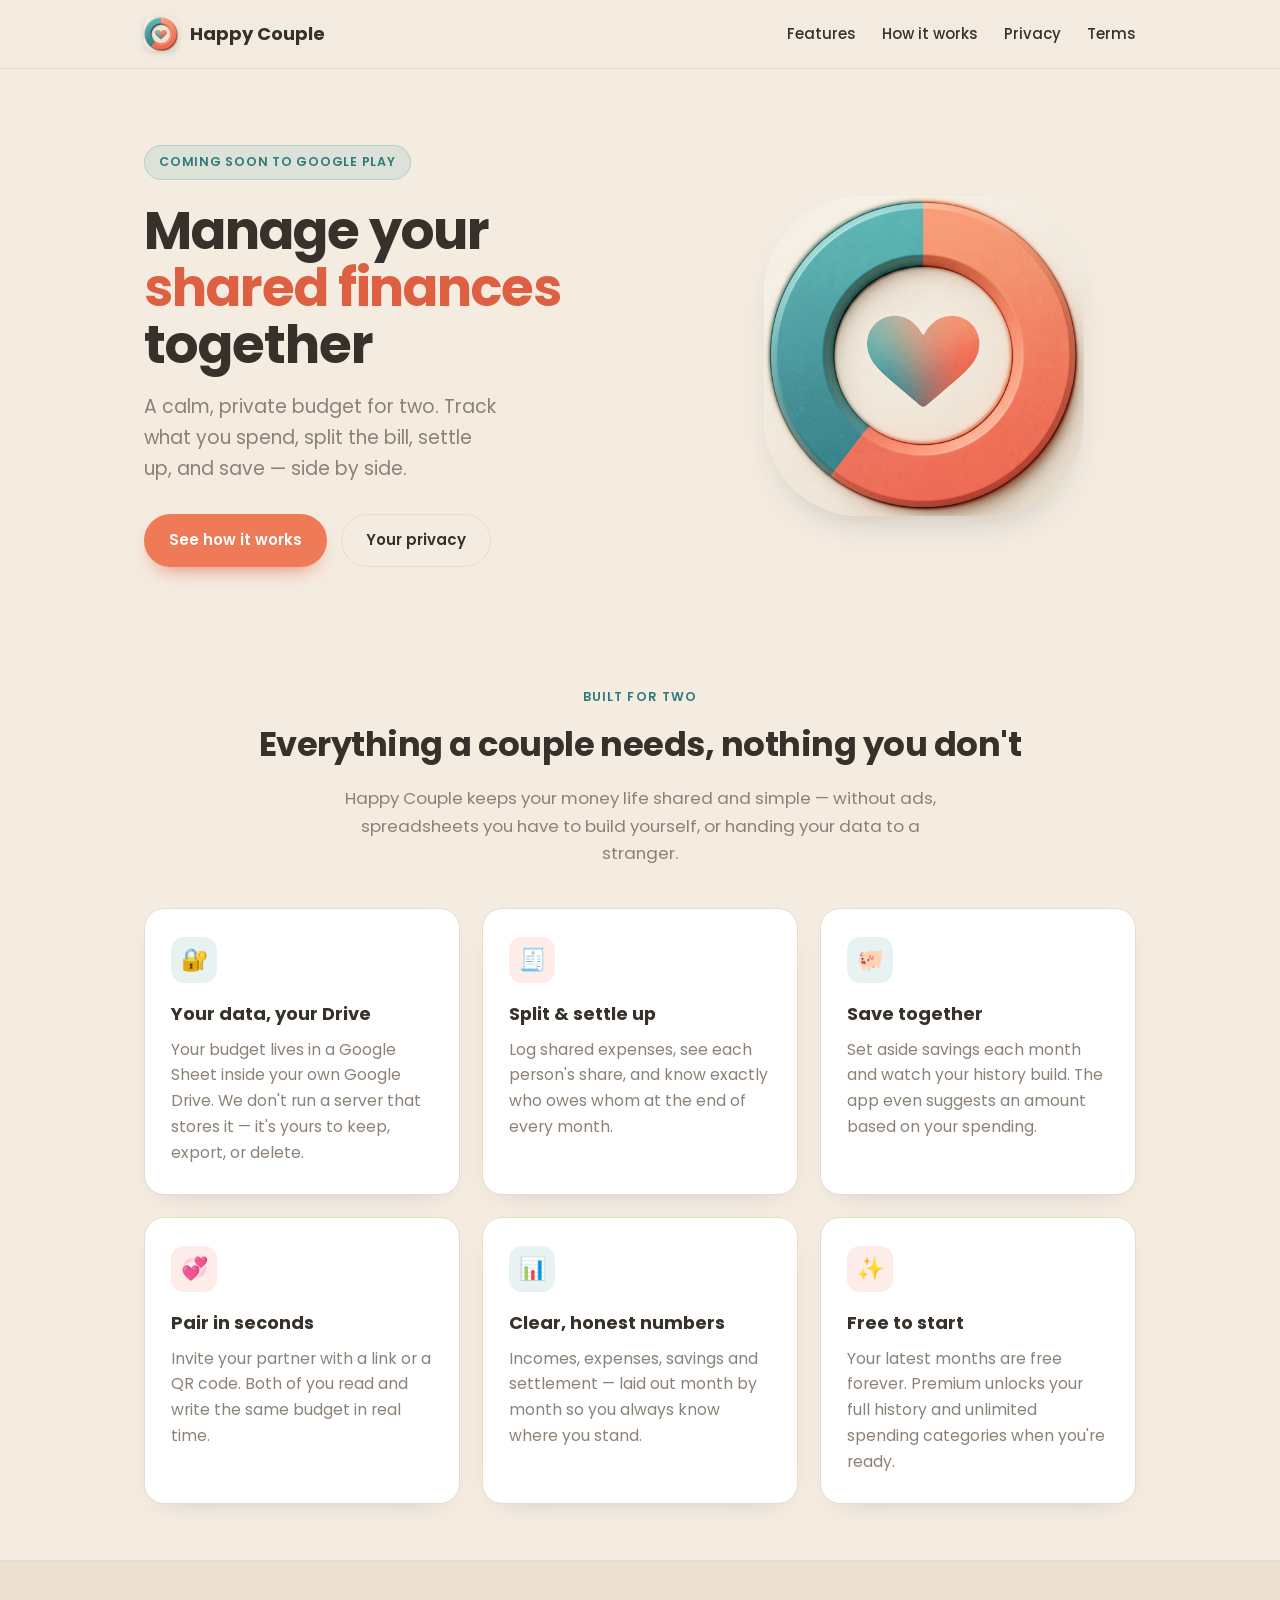
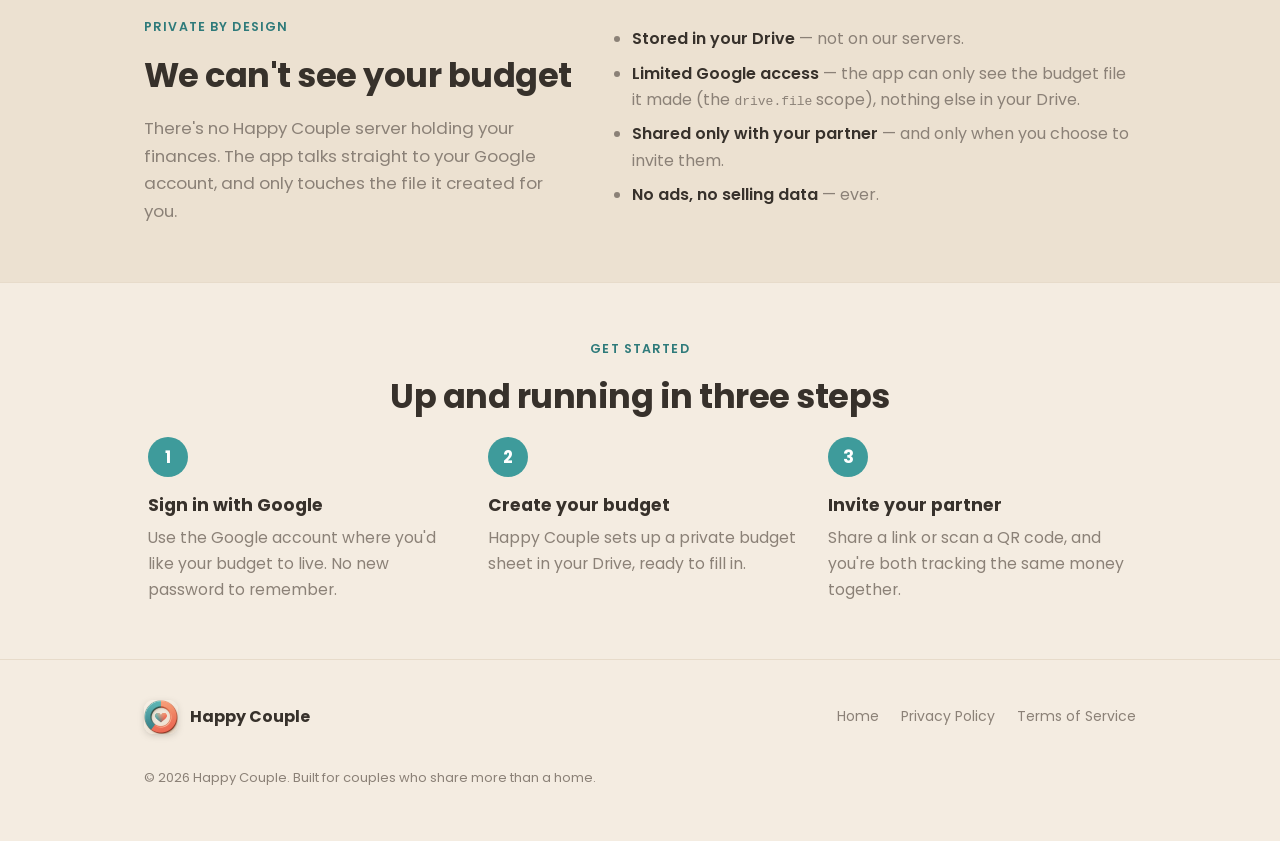
==== index.html @ 87e17d97 "Add homepage, privacy policy, and terms pages Static site for the Happy Couple app: a warm cream/tea" ====
<!DOCTYPE html>
<html lang="en">
<head>
  <meta charset="UTF-8" />
  <meta name="viewport" content="width=device-width, initial-scale=1.0" />
  <title>Happy Couple — Manage your shared finances together</title>
  <meta name="description" content="Happy Couple is a simple, private budgeting app for two. Track shared expenses, split and settle up, and save together — your data stays in your own Google Drive." />
  <link rel="icon" href="favicon.png" type="image/png" />
  <meta property="og:title" content="Happy Couple" />
  <meta property="og:description" content="A simple, private budgeting app for two. Your data stays in your own Google Drive." />
  <meta property="og:type" content="website" />
  <link rel="preconnect" href="https://fonts.googleapis.com" />
  <link rel="preconnect" href="https://fonts.gstatic.com" crossorigin />
  <link href="https://fonts.googleapis.com/css2?family=Poppins:wght@400;500;600;700&display=swap" rel="stylesheet" />
  <link rel="stylesheet" href="styles.css" />
</head>
<body>
  <header class="topbar">
    <div class="wrap">
      <a class="brand" href="index.html">
        <img src="icon.png" alt="Happy Couple icon" />
        <span>Happy Couple</span>
      </a>
      <nav class="nav">
        <a href="#features" class="hide-sm">Features</a>
        <a href="#how" class="hide-sm">How it works</a>
        <a href="privacy.html">Privacy</a>
        <a href="terms.html">Terms</a>
      </nav>
    </div>
  </header>

  <main>
    <!-- Hero -->
    <section class="hero">
      <div class="wrap">
        <div class="hero-copy">
          <span class="pill">Coming soon to Google Play</span>
          <h1>Manage your <span class="accent">shared finances</span> together</h1>
          <p class="lede">A calm, private budget for two. Track what you spend, split the bill, settle up, and save — side by side.</p>
          <div class="cta-row">
            <a class="btn btn-primary" href="#how">See how it works</a>
            <a class="btn btn-ghost" href="privacy.html">Your privacy</a>
          </div>
        </div>
        <div class="hero-art">
          <img src="icon.png" alt="The Happy Couple app icon: a teal and coral budget ring around a two-tone heart" />
        </div>
      </div>
    </section>

    <!-- Features -->
    <section id="features">
      <div class="wrap center">
        <p class="eyebrow">Built for two</p>
        <h2 class="section-title">Everything a couple needs, nothing you don't</h2>
        <p class="section-intro">Happy Couple keeps your money life shared and simple — without ads, spreadsheets you have to build yourself, or handing your data to a stranger.</p>
      </div>
      <div class="wrap">
        <div class="grid">
          <div class="card">
            <div class="ic">🔐</div>
            <h3>Your data, your Drive</h3>
            <p>Your budget lives in a Google Sheet inside your own Google Drive. We don't run a server that stores it — it's yours to keep, export, or delete.</p>
          </div>
          <div class="card">
            <div class="ic">🧾</div>
            <h3>Split &amp; settle up</h3>
            <p>Log shared expenses, see each person's share, and know exactly who owes whom at the end of every month.</p>
          </div>
          <div class="card">
            <div class="ic">🐖</div>
            <h3>Save together</h3>
            <p>Set aside savings each month and watch your history build. The app even suggests an amount based on your spending.</p>
          </div>
          <div class="card">
            <div class="ic">💞</div>
            <h3>Pair in seconds</h3>
            <p>Invite your partner with a link or a QR code. Both of you read and write the same budget in real time.</p>
          </div>
          <div class="card">
            <div class="ic">📊</div>
            <h3>Clear, honest numbers</h3>
            <p>Incomes, expenses, savings and settlement — laid out month by month so you always know where you stand.</p>
          </div>
          <div class="card">
            <div class="ic">✨</div>
            <h3>Free to start</h3>
            <p>Your latest months are free forever. Premium unlocks your full history and unlimited spending categories when you're ready.</p>
          </div>
        </div>
      </div>
    </section>

    <!-- Privacy band -->
    <section class="band">
      <div class="wrap">
        <div class="inner">
          <div>
            <p class="eyebrow">Private by design</p>
            <h2 class="section-title">We can't see your budget</h2>
            <p class="section-intro" style="margin-bottom:0">There's no Happy Couple server holding your finances. The app talks straight to your Google account, and only touches the file it created for you.</p>
          </div>
          <ul>
            <li><strong>Stored in your Drive</strong> — not on our servers.</li>
            <li><strong>Limited Google access</strong> — the app can only see the budget file it made (the <code>drive.file</code> scope), nothing else in your Drive.</li>
            <li><strong>Shared only with your partner</strong> — and only when you choose to invite them.</li>
            <li><strong>No ads, no selling data</strong> — ever.</li>
          </ul>
        </div>
      </div>
    </section>

    <!-- How it works -->
    <section id="how">
      <div class="wrap center">
        <p class="eyebrow">Get started</p>
        <h2 class="section-title">Up and running in three steps</h2>
      </div>
      <div class="wrap">
        <div class="steps">
          <div class="step">
            <div class="num">1</div>
            <h3>Sign in with Google</h3>
            <p>Use the Google account where you'd like your budget to live. No new password to remember.</p>
          </div>
          <div class="step">
            <div class="num">2</div>
            <h3>Create your budget</h3>
            <p>Happy Couple sets up a private budget sheet in your Drive, ready to fill in.</p>
          </div>
          <div class="step">
            <div class="num">3</div>
            <h3>Invite your partner</h3>
            <p>Share a link or scan a QR code, and you're both tracking the same money together.</p>
          </div>
        </div>
      </div>
    </section>
  </main>

  <footer class="footer">
    <div class="wrap">
      <a class="brand" href="index.html">
        <img src="icon.png" alt="" />
        <span>Happy Couple</span>
      </a>
      <div class="flinks">
        <a href="index.html">Home</a>
        <a href="privacy.html">Privacy Policy</a>
        <a href="terms.html">Terms of Service</a>
      </div>
      <p class="copy">© 2026 Happy Couple. Built for couples who share more than a home.</p>
    </div>
  </footer>
</body>
</html>
---- styles.css ----
/* Happy Couple — shared styles
   Warm, single-theme identity taken from the app: cream ground, teal + coral
   from the budget-ring icon, warm ink for text. */

:root {
  --cream:      #F4ECE1;
  --cream-deep: #ECE1D1;
  --card:       #FFFFFF;
  --teal:       #3E9B9B;
  --teal-deep:  #2E7A7A;
  --coral:      #EE7A57;
  --coral-deep: #DD6042;
  --ink:        #37312B;
  --muted:      #8B8177;
  --line:       #E7DBCA;
  --shadow:     0 18px 40px -24px rgba(55, 49, 43, 0.35);

  --wrap: 1040px;
  --read: 720px;

  --sans: "Poppins", -apple-system, BlinkMacSystemFont, "Segoe UI", Roboto, sans-serif;
}

* { box-sizing: border-box; }

html { scroll-behavior: smooth; }

body {
  margin: 0;
  font-family: var(--sans);
  font-weight: 400;
  color: var(--ink);
  background: var(--cream);
  line-height: 1.65;
  -webkit-font-smoothing: antialiased;
  text-rendering: optimizeLegibility;
}

img { max-width: 100%; display: block; }

a { color: var(--teal-deep); text-decoration: none; }
a:hover { text-decoration: underline; }

:focus-visible { outline: 3px solid var(--teal); outline-offset: 2px; border-radius: 4px; }

.wrap { width: 100%; max-width: var(--wrap); margin: 0 auto; padding: 0 24px; }

/* ---- Top bar ---- */
.topbar {
  position: sticky;
  top: 0;
  z-index: 10;
  background: rgba(244, 236, 225, 0.85);
  backdrop-filter: saturate(1.2) blur(10px);
  border-bottom: 1px solid var(--line);
}
.topbar .wrap {
  display: flex;
  align-items: center;
  justify-content: space-between;
  height: 68px;
  gap: 16px;
}
.brand { display: flex; align-items: center; gap: 12px; font-weight: 700; color: var(--ink); font-size: 18px; }
.brand:hover { text-decoration: none; }
.brand img { width: 34px; height: 34px; border-radius: 9px; box-shadow: 0 2px 8px -3px rgba(55,49,43,.4); }
.nav { display: flex; align-items: center; gap: 26px; }
.nav a { color: var(--ink); font-size: 15px; font-weight: 500; }
.nav a:hover { color: var(--teal-deep); text-decoration: none; }
@media (max-width: 560px) {
  .nav { gap: 18px; }
  .nav a.hide-sm { display: none; }
}

/* ---- Hero ---- */
.hero { padding: 76px 0 64px; }
.hero .wrap { display: grid; grid-template-columns: 1.1fr 0.9fr; gap: 48px; align-items: center; }
@media (max-width: 820px) {
  .hero { padding: 52px 0 44px; }
  .hero .wrap { grid-template-columns: 1fr; text-align: center; gap: 32px; }
  .hero-art { order: -1; }
}

.pill {
  display: inline-block;
  font-size: 12.5px;
  font-weight: 600;
  letter-spacing: 0.06em;
  text-transform: uppercase;
  color: var(--teal-deep);
  background: rgba(62, 155, 155, 0.12);
  border: 1px solid rgba(62, 155, 155, 0.25);
  padding: 6px 14px;
  border-radius: 999px;
  margin-bottom: 22px;
}

.hero h1 {
  font-size: clamp(2.1rem, 5vw, 3.3rem);
  font-weight: 700;
  line-height: 1.08;
  letter-spacing: -0.02em;
  margin: 0 0 18px;
  text-wrap: balance;
}
.hero h1 .accent { color: var(--coral-deep); }
.hero .lede { font-size: 1.18rem; color: var(--muted); margin: 0 0 30px; max-width: 30ch; }
@media (max-width: 820px) { .hero .lede { margin-left: auto; margin-right: auto; } }

.hero-art { display: flex; justify-content: center; }
.hero-art img {
  width: min(320px, 78%);
  border-radius: 30%;
  box-shadow: var(--shadow);
}

.cta-row { display: flex; gap: 14px; flex-wrap: wrap; }
@media (max-width: 820px) { .cta-row { justify-content: center; } }

.btn {
  display: inline-flex; align-items: center; gap: 8px;
  font-family: var(--sans); font-weight: 600; font-size: 15px;
  padding: 13px 24px; border-radius: 999px;
  border: 1px solid transparent; cursor: pointer;
}
.btn-primary { background: var(--coral); color: #fff; box-shadow: 0 10px 22px -12px var(--coral-deep); }
.btn-primary:hover { background: var(--coral-deep); text-decoration: none; }
.btn-ghost { background: transparent; color: var(--ink); border-color: var(--line); }
.btn-ghost:hover { border-color: var(--teal); color: var(--teal-deep); text-decoration: none; }

/* ---- Section scaffolding ---- */
section { padding: 56px 0; }
.eyebrow {
  font-size: 12.5px; font-weight: 600; letter-spacing: 0.09em;
  text-transform: uppercase; color: var(--teal-deep); margin: 0 0 10px;
}
.section-title { font-size: clamp(1.6rem, 3.2vw, 2.1rem); font-weight: 700; letter-spacing: -0.015em; margin: 0 0 12px; text-wrap: balance; }
.section-intro { color: var(--muted); max-width: 56ch; margin: 0 0 40px; font-size: 1.05rem; }
.center { text-align: center; }
.center .section-intro { margin-left: auto; margin-right: auto; }

/* ---- Feature grid ---- */
.grid { display: grid; grid-template-columns: repeat(3, 1fr); gap: 22px; }
@media (max-width: 900px) { .grid { grid-template-columns: repeat(2, 1fr); } }
@media (max-width: 600px) { .grid { grid-template-columns: 1fr; } }

.card {
  background: var(--card);
  border: 1px solid var(--line);
  border-radius: 20px;
  padding: 28px 26px;
  box-shadow: 0 10px 28px -22px rgba(55,49,43,.4);
}
.card .ic {
  width: 46px; height: 46px; border-radius: 13px;
  display: grid; place-items: center; font-size: 22px;
  margin-bottom: 16px;
  background: rgba(62,155,155,0.12);
}
.card:nth-child(even) .ic { background: rgba(238,122,87,0.14); }
.card h3 { font-size: 1.12rem; font-weight: 700; margin: 0 0 8px; }
.card p { margin: 0; color: var(--muted); font-size: 0.98rem; }

/* ---- Steps ---- */
.steps { display: grid; grid-template-columns: repeat(3, 1fr); gap: 28px; counter-reset: step; }
@media (max-width: 720px) { .steps { grid-template-columns: 1fr; } }
.step { position: relative; padding-left: 4px; }
.step .num {
  display: inline-grid; place-items: center;
  width: 40px; height: 40px; border-radius: 50%;
  background: var(--teal); color: #fff; font-weight: 700; font-size: 17px;
  margin-bottom: 14px;
}
.step h3 { font-size: 1.08rem; font-weight: 700; margin: 0 0 6px; }
.step p { margin: 0; color: var(--muted); font-size: 0.98rem; }

/* ---- Band (privacy highlight) ---- */
.band { background: var(--cream-deep); border-top: 1px solid var(--line); border-bottom: 1px solid var(--line); }
.band .inner { display: grid; grid-template-columns: 0.9fr 1.1fr; gap: 40px; align-items: center; }
@media (max-width: 780px) { .band .inner { grid-template-columns: 1fr; } }
.band ul { margin: 0; padding-left: 20px; color: var(--muted); }
.band li { margin-bottom: 8px; }
.band li strong { color: var(--ink); font-weight: 600; }

/* ---- Footer ---- */
.footer { border-top: 1px solid var(--line); padding: 40px 0; background: var(--cream); }
.footer .wrap { display: flex; align-items: center; justify-content: space-between; gap: 20px; flex-wrap: wrap; }
.footer .brand { font-size: 16px; }
.footer .flinks { display: flex; gap: 22px; flex-wrap: wrap; }
.footer .flinks a { color: var(--muted); font-size: 14px; }
.footer .flinks a:hover { color: var(--teal-deep); }
.footer .copy { color: var(--muted); font-size: 13px; width: 100%; }

/* ---- Legal (privacy / terms) ---- */
.legal { padding: 56px 0 72px; }
.legal .wrap { max-width: var(--read); }
.legal h1 { font-size: clamp(1.9rem, 4vw, 2.6rem); font-weight: 700; letter-spacing: -0.02em; margin: 0 0 6px; }
.legal .updated { color: var(--muted); font-size: 0.95rem; margin: 0 0 8px; }
.legal .intro { color: var(--ink); font-size: 1.05rem; margin: 20px 0 8px; }
.legal h2 {
  font-size: 1.28rem; font-weight: 700; letter-spacing: -0.01em;
  margin: 40px 0 12px; padding-top: 12px;
}
.legal h3 { font-size: 1.05rem; font-weight: 600; margin: 24px 0 8px; }
.legal p, .legal li { color: #4a433c; }
.legal ul { padding-left: 22px; }
.legal li { margin-bottom: 8px; }
.legal a { font-weight: 500; }
.legal .callout {
  background: var(--card); border: 1px solid var(--line); border-left: 4px solid var(--teal);
  border-radius: 12px; padding: 16px 20px; margin: 22px 0; color: #4a433c;
}
.legal .toc {
  background: var(--card); border: 1px solid var(--line); border-radius: 16px;
  padding: 18px 22px; margin: 28px 0 8px;
}
.legal .toc strong { display: block; font-size: 13px; letter-spacing: 0.06em; text-transform: uppercase; color: var(--teal-deep); margin-bottom: 10px; }
.legal .toc ol { margin: 0; padding-left: 20px; columns: 2; column-gap: 32px; }
@media (max-width: 560px) { .legal .toc ol { columns: 1; } }
.legal .toc li { margin-bottom: 6px; }
.back-home { display: inline-block; margin-bottom: 24px; font-weight: 500; font-size: 14px; }
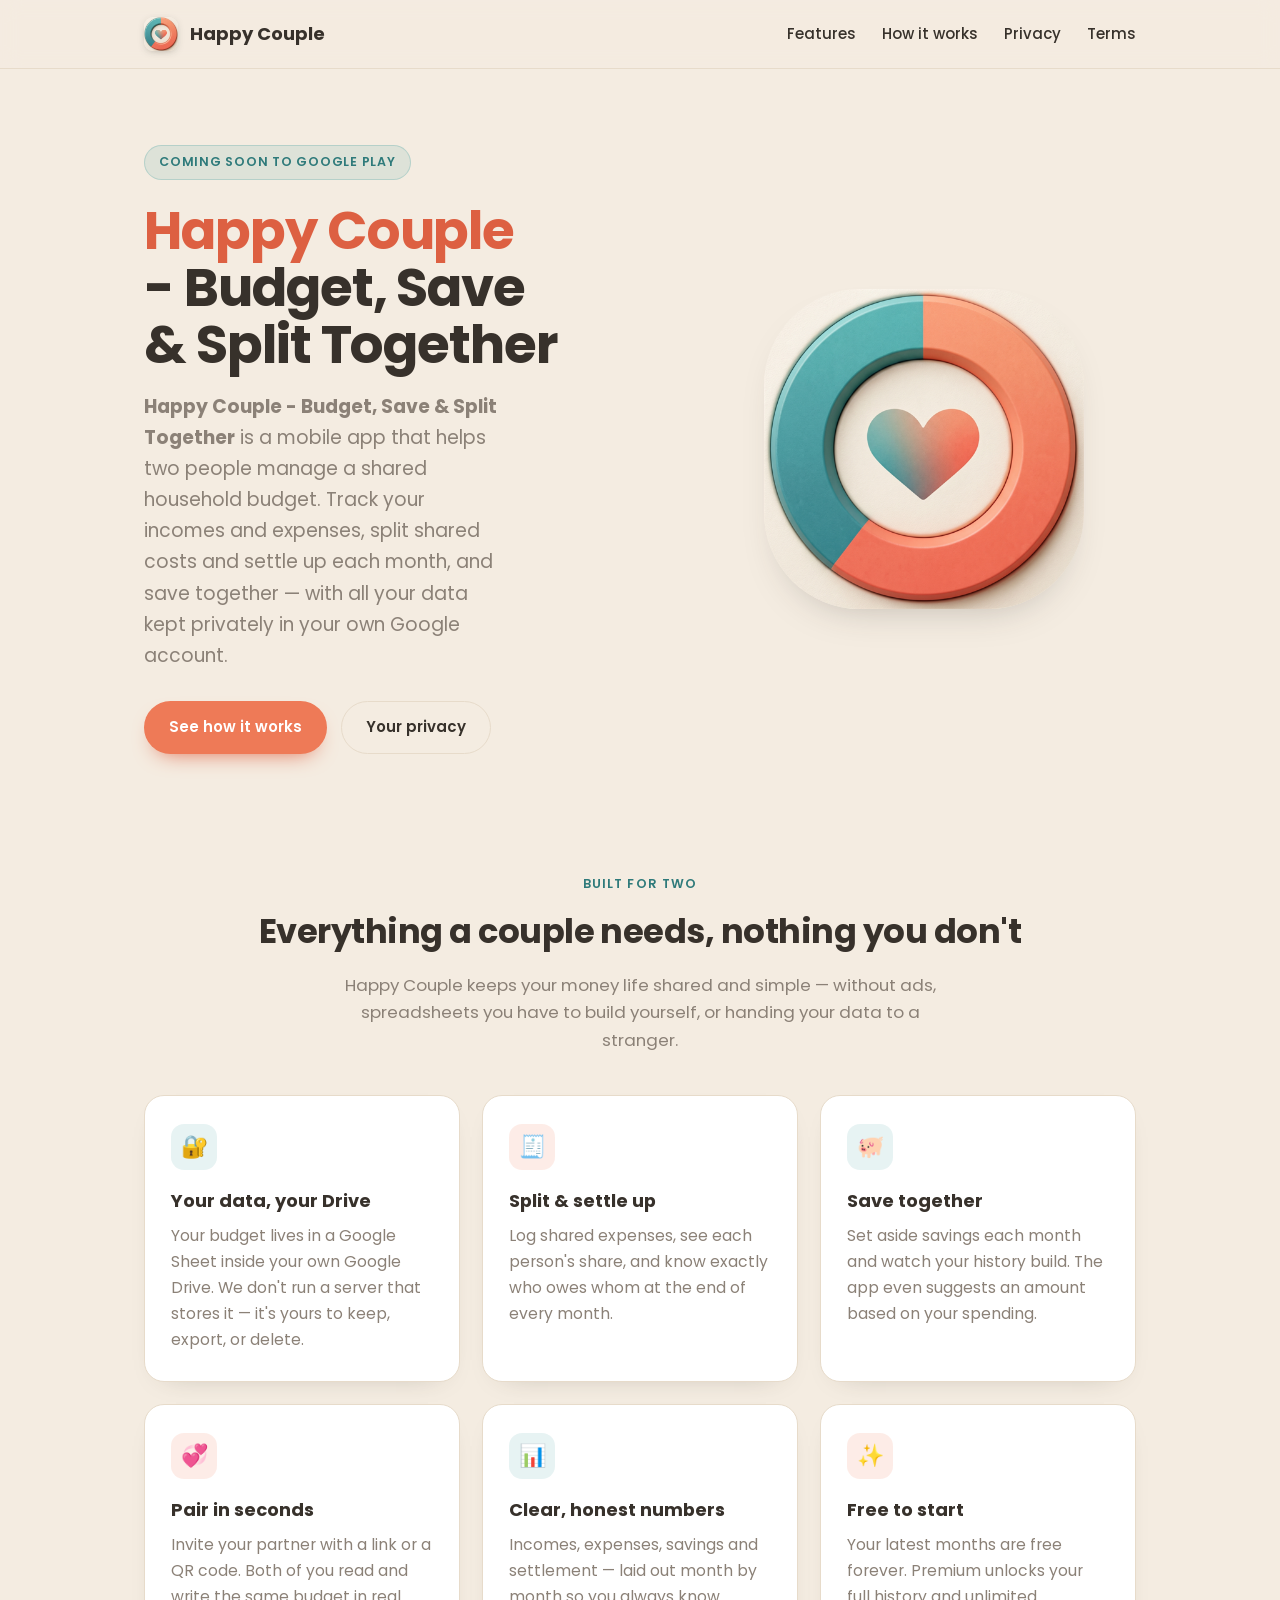
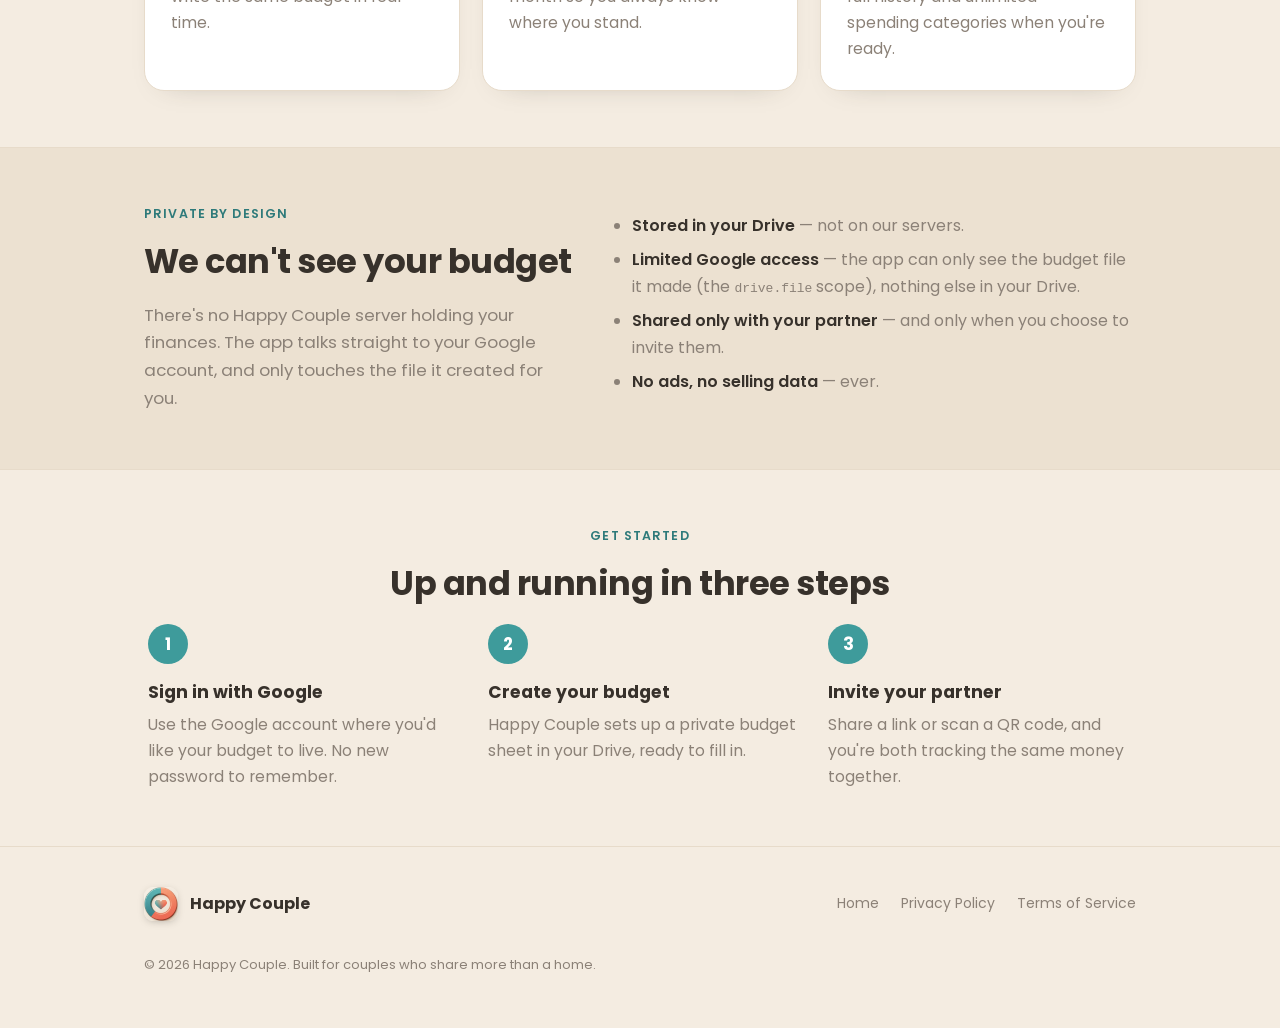
==== commit 10a4e420: "Match OAuth app name and state app purpose on homepage Google OAuth verification requires the homepa" ====
--- a/index.html
+++ b/index.html
@@ -3,8 +3,8 @@
 <head>
   <meta charset="UTF-8" />
   <meta name="viewport" content="width=device-width, initial-scale=1.0" />
-  <title>Happy Couple — Manage your shared finances together</title>
-  <meta name="description" content="Happy Couple is a simple, private budgeting app for two. Track shared expenses, split and settle up, and save together — your data stays in your own Google Drive." />
+  <title>Happy Couple - Budget, Save &amp; Split Together</title>
+  <meta name="description" content="Happy Couple - Budget, Save & Split Together is a private budgeting app for two. Track shared incomes and expenses, split and settle up, and save together — your data stays in your own Google Drive." />
   <link rel="icon" href="favicon.png" type="image/png" />
   <meta property="og:title" content="Happy Couple" />
   <meta property="og:description" content="A simple, private budgeting app for two. Your data stays in your own Google Drive." />
@@ -36,8 +36,8 @@
       <div class="wrap">
         <div class="hero-copy">
           <span class="pill">Coming soon to Google Play</span>
-          <h1>Manage your <span class="accent">shared finances</span> together</h1>
-          <p class="lede">A calm, private budget for two. Track what you spend, split the bill, settle up, and save — side by side.</p>
+          <h1><span class="accent">Happy Couple</span> - Budget, Save &amp; Split Together</h1>
+          <p class="lede"><strong>Happy Couple - Budget, Save &amp; Split Together</strong> is a mobile app that helps two people manage a shared household budget. Track your incomes and expenses, split shared costs and settle up each month, and save together — with all your data kept privately in your own Google account.</p>
           <div class="cta-row">
             <a class="btn btn-primary" href="#how">See how it works</a>
             <a class="btn btn-ghost" href="privacy.html">Your privacy</a>
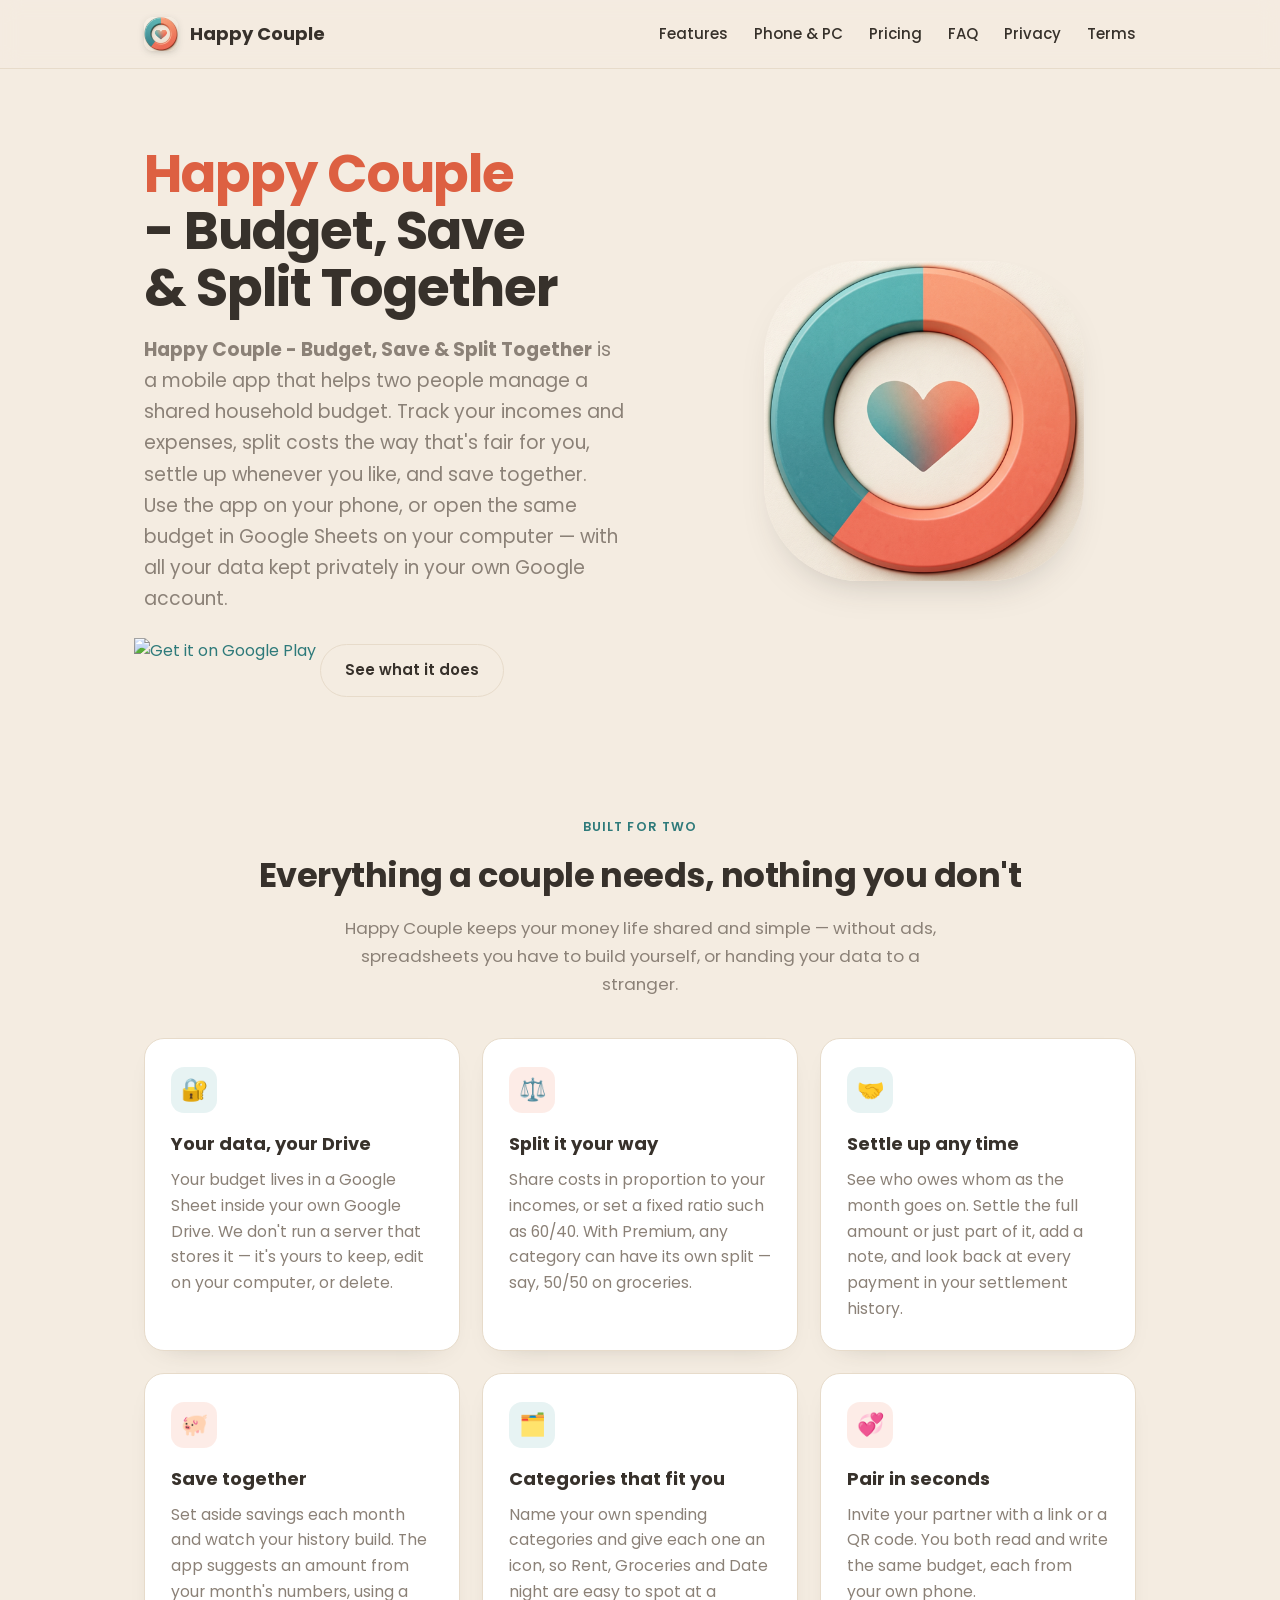
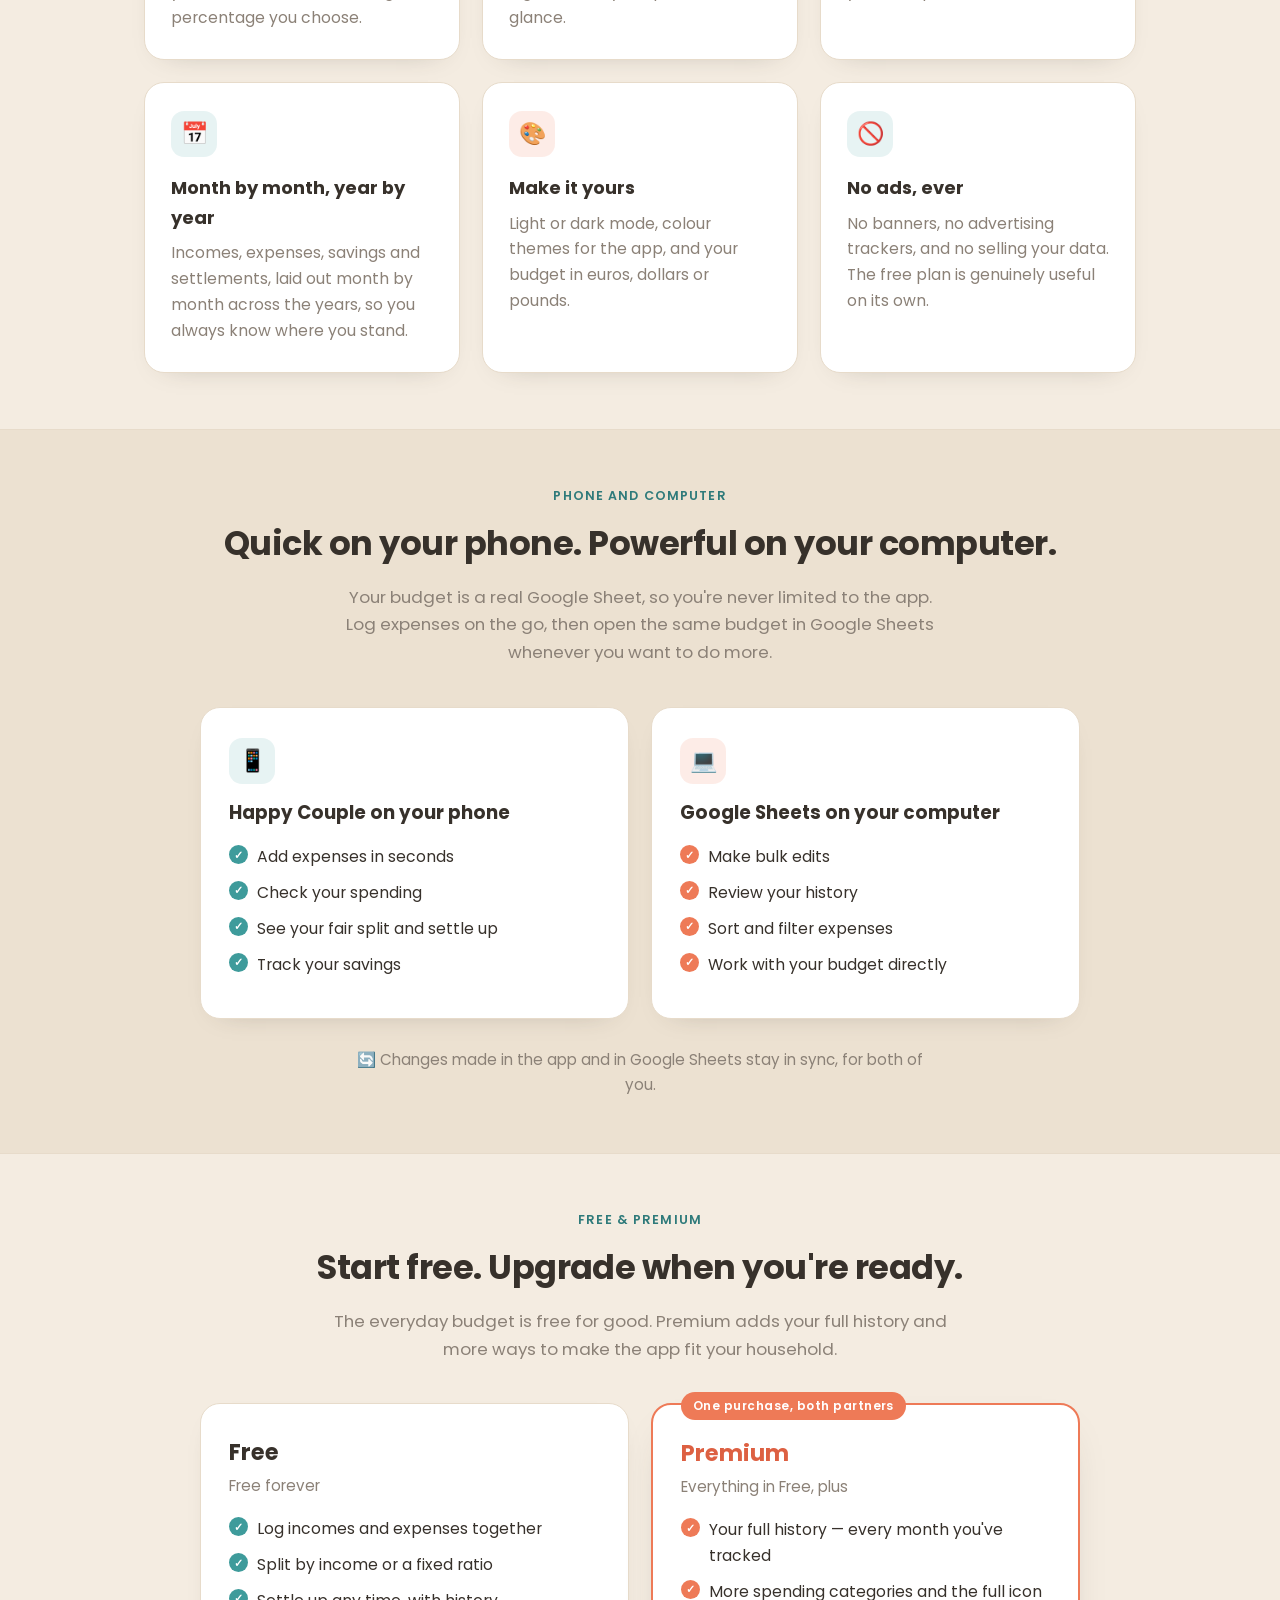
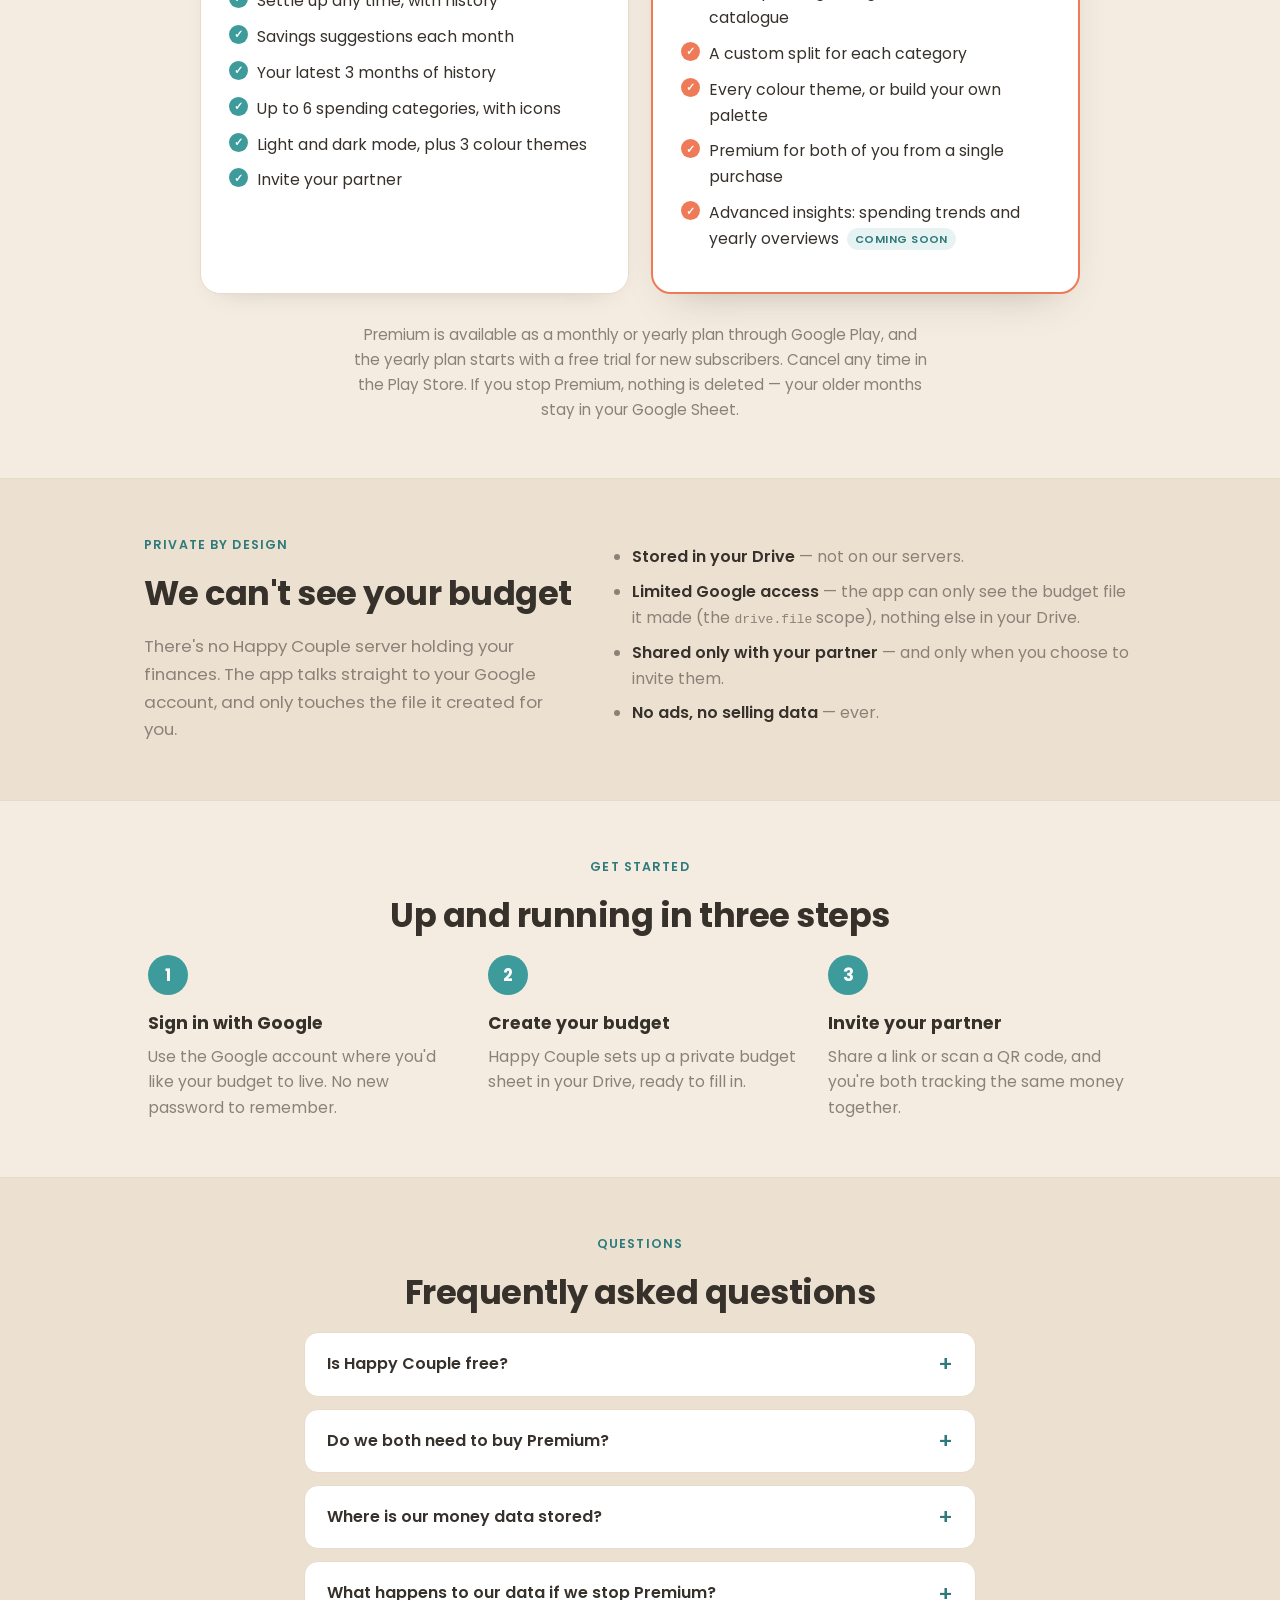
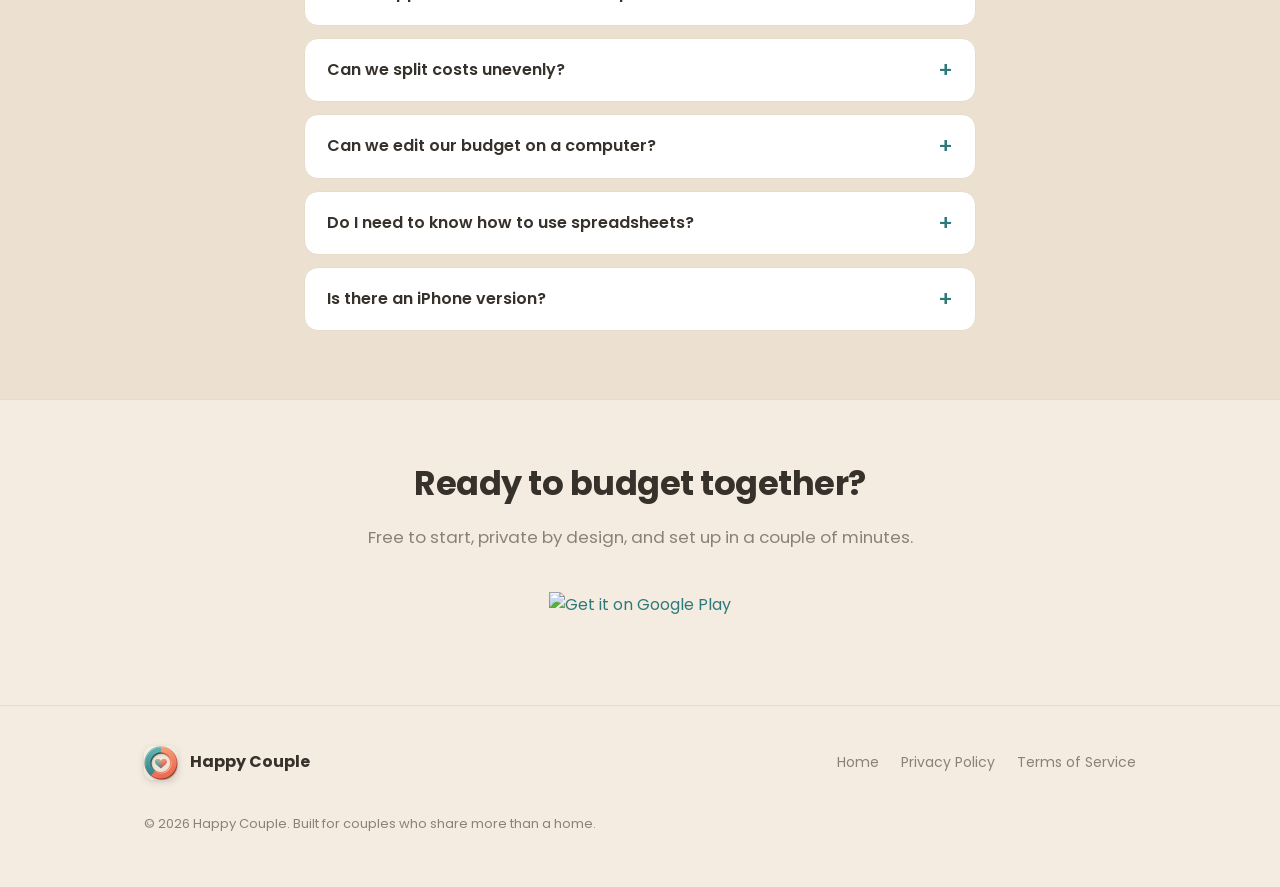
==== commit 134542d7: "Update the site for the current app The landing page now covers what the app does today: splitting b" ====
--- a/index.html
+++ b/index.html
@@ -3,11 +3,12 @@
 <head>
   <meta charset="UTF-8" />
   <meta name="viewport" content="width=device-width, initial-scale=1.0" />
+  <meta name="google-site-verification" content="eWOHU-shwIU5LXM0KwV8Su0LkfVopDP70-rAJqd5O9M" />
   <title>Happy Couple - Budget, Save &amp; Split Together</title>
-  <meta name="description" content="Happy Couple - Budget, Save & Split Together is a private budgeting app for two. Track shared incomes and expenses, split and settle up, and save together — your data stays in your own Google Drive." />
+  <meta name="description" content="Happy Couple - Budget, Save & Split Together is a private budgeting app for two. Track shared incomes and expenses, split costs your way, settle up any time, and save together — on your phone or in Google Sheets on your computer, with your data in your own Google Drive." />
   <link rel="icon" href="favicon.png" type="image/png" />
-  <meta property="og:title" content="Happy Couple" />
-  <meta property="og:description" content="A simple, private budgeting app for two. Your data stays in your own Google Drive." />
+  <meta property="og:title" content="Happy Couple - Budget, Save &amp; Split Together" />
+  <meta property="og:description" content="A simple, private budgeting app for two. Split costs your way, settle up any time, and keep your data in your own Google Drive." />
   <meta property="og:type" content="website" />
   <link rel="preconnect" href="https://fonts.googleapis.com" />
   <link rel="preconnect" href="https://fonts.gstatic.com" crossorigin />
@@ -23,7 +24,9 @@
       </a>
       <nav class="nav">
         <a href="#features" class="hide-sm">Features</a>
-        <a href="#how" class="hide-sm">How it works</a>
+        <a href="#sheets" class="hide-sm">Phone &amp; PC</a>
+        <a href="#pricing" class="hide-sm">Pricing</a>
+        <a href="#faq" class="hide-sm">FAQ</a>
         <a href="privacy.html">Privacy</a>
         <a href="terms.html">Terms</a>
       </nav>
@@ -35,12 +38,13 @@
     <section class="hero">
       <div class="wrap">
         <div class="hero-copy">
-          <span class="pill">Coming soon to Google Play</span>
           <h1><span class="accent">Happy Couple</span> - Budget, Save &amp; Split Together</h1>
-          <p class="lede"><strong>Happy Couple - Budget, Save &amp; Split Together</strong> is a mobile app that helps two people manage a shared household budget. Track your incomes and expenses, split shared costs and settle up each month, and save together — with all your data kept privately in your own Google account.</p>
+          <p class="lede"><strong>Happy Couple - Budget, Save &amp; Split Together</strong> is a mobile app that helps two people manage a shared household budget. Track your incomes and expenses, split costs the way that's fair for you, settle up whenever you like, and save together. Use the app on your phone, or open the same budget in Google Sheets on your computer — with all your data kept privately in your own Google account.</p>
           <div class="cta-row">
-            <a class="btn btn-primary" href="#how">See how it works</a>
-            <a class="btn btn-ghost" href="privacy.html">Your privacy</a>
+            <a class="play-badge" href="https://play.google.com/store/apps/details?id=com.kyrxtz.happycouple">
+              <img src="https://play.google.com/intl/en_us/badges/static/images/badges/en_badge_web_generic.png" alt="Get it on Google Play" />
+            </a>
+            <a class="btn btn-ghost" href="#features">See what it does</a>
           </div>
         </div>
         <div class="hero-art">
@@ -61,41 +65,131 @@
           <div class="card">
             <div class="ic">🔐</div>
             <h3>Your data, your Drive</h3>
-            <p>Your budget lives in a Google Sheet inside your own Google Drive. We don't run a server that stores it — it's yours to keep, export, or delete.</p>
-          </div>
-          <div class="card">
-            <div class="ic">🧾</div>
-            <h3>Split &amp; settle up</h3>
-            <p>Log shared expenses, see each person's share, and know exactly who owes whom at the end of every month.</p>
+            <p>Your budget lives in a Google Sheet inside your own Google Drive. We don't run a server that stores it — it's yours to keep, edit on your computer, or delete.</p>
+          </div>
+          <div class="card">
+            <div class="ic">⚖️</div>
+            <h3>Split it your way</h3>
+            <p>Share costs in proportion to your incomes, or set a fixed ratio such as 60/40. With Premium, any category can have its own split — say, 50/50 on groceries.</p>
+          </div>
+          <div class="card">
+            <div class="ic">🤝</div>
+            <h3>Settle up any time</h3>
+            <p>See who owes whom as the month goes on. Settle the full amount or just part of it, add a note, and look back at every payment in your settlement history.</p>
           </div>
           <div class="card">
             <div class="ic">🐖</div>
             <h3>Save together</h3>
-            <p>Set aside savings each month and watch your history build. The app even suggests an amount based on your spending.</p>
+            <p>Set aside savings each month and watch your history build. The app suggests an amount from your month's numbers, using a percentage you choose.</p>
+          </div>
+          <div class="card">
+            <div class="ic">🗂️</div>
+            <h3>Categories that fit you</h3>
+            <p>Name your own spending categories and give each one an icon, so Rent, Groceries and Date night are easy to spot at a glance.</p>
           </div>
           <div class="card">
             <div class="ic">💞</div>
             <h3>Pair in seconds</h3>
-            <p>Invite your partner with a link or a QR code. Both of you read and write the same budget in real time.</p>
-          </div>
-          <div class="card">
-            <div class="ic">📊</div>
-            <h3>Clear, honest numbers</h3>
-            <p>Incomes, expenses, savings and settlement — laid out month by month so you always know where you stand.</p>
-          </div>
-          <div class="card">
-            <div class="ic">✨</div>
-            <h3>Free to start</h3>
-            <p>Your latest months are free forever. Premium unlocks your full history and unlimited spending categories when you're ready.</p>
-          </div>
-        </div>
-      </div>
-    </section>
-
-    <!-- Privacy band -->
+            <p>Invite your partner with a link or a QR code. You both read and write the same budget, each from your own phone.</p>
+          </div>
+          <div class="card">
+            <div class="ic">📅</div>
+            <h3>Month by month, year by year</h3>
+            <p>Incomes, expenses, savings and settlements, laid out month by month across the years, so you always know where you stand.</p>
+          </div>
+          <div class="card">
+            <div class="ic">🎨</div>
+            <h3>Make it yours</h3>
+            <p>Light or dark mode, colour themes for the app, and your budget in euros, dollars or pounds.</p>
+          </div>
+          <div class="card">
+            <div class="ic">🚫</div>
+            <h3>No ads, ever</h3>
+            <p>No banners, no advertising trackers, and no selling your data. The free plan is genuinely useful on its own.</p>
+          </div>
+        </div>
+      </div>
+    </section>
+
+    <!-- Phone + computer -->
+    <section id="sheets" class="band">
+      <div class="wrap center">
+        <p class="eyebrow">Phone and computer</p>
+        <h2 class="section-title">Quick on your phone. Powerful on your computer.</h2>
+        <p class="section-intro">Your budget is a real Google Sheet, so you're never limited to the app. Log expenses on the go, then open the same budget in Google Sheets whenever you want to do more.</p>
+      </div>
+      <div class="wrap">
+        <div class="duo">
+          <div class="plan">
+            <div class="ic">📱</div>
+            <h3>Happy Couple on your phone</h3>
+            <ul class="checks">
+              <li>Add expenses in seconds</li>
+              <li>Check your spending</li>
+              <li>See your fair split and settle up</li>
+              <li>Track your savings</li>
+            </ul>
+          </div>
+          <div class="plan">
+            <div class="ic">💻</div>
+            <h3>Google Sheets on your computer</h3>
+            <ul class="checks">
+              <li>Make bulk edits</li>
+              <li>Review your history</li>
+              <li>Sort and filter expenses</li>
+              <li>Work with your budget directly</li>
+            </ul>
+          </div>
+        </div>
+        <p class="plans-note">🔄 Changes made in the app and in Google Sheets stay in sync, for both of you.</p>
+      </div>
+    </section>
+
+    <!-- Pricing -->
+    <section id="pricing">
+      <div class="wrap center">
+        <p class="eyebrow">Free &amp; Premium</p>
+        <h2 class="section-title">Start free. Upgrade when you're ready.</h2>
+        <p class="section-intro">The everyday budget is free for good. Premium adds your full history and more ways to make the app fit your household.</p>
+      </div>
+      <div class="wrap">
+        <div class="plans">
+          <div class="plan">
+            <h3>Free</h3>
+            <p class="plan-sub">Free forever</p>
+            <ul>
+              <li>Log incomes and expenses together</li>
+              <li>Split by income or a fixed ratio</li>
+              <li>Settle up any time, with history</li>
+              <li>Savings suggestions each month</li>
+              <li>Your latest 3 months of history</li>
+              <li>Up to 6 spending categories, with icons</li>
+              <li>Light and dark mode, plus 3 colour themes</li>
+              <li>Invite your partner</li>
+            </ul>
+          </div>
+          <div class="plan plan-premium">
+            <span class="plan-tag">One purchase, both partners</span>
+            <h3>Premium</h3>
+            <p class="plan-sub">Everything in Free, plus</p>
+            <ul>
+              <li>Your full history — every month you've tracked</li>
+              <li>More spending categories and the full icon catalogue</li>
+              <li>A custom split for each category</li>
+              <li>Every colour theme, or build your own palette</li>
+              <li>Premium for both of you from a single purchase</li>
+              <li>Advanced insights: spending trends and yearly overviews <span class="soon">Coming soon</span></li>
+            </ul>
+          </div>
+        </div>
+        <p class="plans-note">Premium is available as a monthly or yearly plan through Google Play, and the yearly plan starts with a free trial for new subscribers. Cancel any time in the Play Store. If you stop Premium, nothing is deleted — your older months stay in your Google Sheet.</p>
+      </div>
+    </section>
+
+    <!-- Privacy -->
     <section class="band">
       <div class="wrap">
-        <div class="inner">
+        <div class="split">
           <div>
             <p class="eyebrow">Private by design</p>
             <h2 class="section-title">We can't see your budget</h2>
@@ -135,6 +229,59 @@
             <p>Share a link or scan a QR code, and you're both tracking the same money together.</p>
           </div>
         </div>
+      </div>
+    </section>
+
+    <!-- FAQ -->
+    <section id="faq" class="band">
+      <div class="wrap center">
+        <p class="eyebrow">Questions</p>
+        <h2 class="section-title">Frequently asked questions</h2>
+      </div>
+      <div class="wrap faq">
+        <details>
+          <summary>Is Happy Couple free?</summary>
+          <p>Yes. Logging incomes and expenses, splitting, settling up, savings and your latest 3 months of history are free with no time limit. Premium is optional.</p>
+        </details>
+        <details>
+          <summary>Do we both need to buy Premium?</summary>
+          <p>No. When one of you has Premium, it unlocks for both of you in your shared budget.</p>
+        </details>
+        <details>
+          <summary>Where is our money data stored?</summary>
+          <p>In a Google Sheet in the Google Drive of the person who created the budget, shared with their partner. Happy Couple has no server that stores your budget, and the app can only access the file it created.</p>
+        </details>
+        <details>
+          <summary>What happens to our data if we stop Premium?</summary>
+          <p>Nothing is deleted. The app goes back to showing your latest 3 months, and everything older stays in your Google Sheet. Upgrade again and it all reappears in the app.</p>
+        </details>
+        <details>
+          <summary>Can we split costs unevenly?</summary>
+          <p>Yes. Split in proportion to your incomes, or set a fixed ratio such as 60/40. With Premium, individual categories can have their own split, for example 50/50 on groceries while rent follows your incomes.</p>
+        </details>
+        <details>
+          <summary>Can we edit our budget on a computer?</summary>
+          <p>Yes. Your budget is a Google Sheet, so you can open it in Google Sheets on any computer to make bulk edits, sort and filter expenses, or review your history. Changes stay in sync with the app.</p>
+        </details>
+        <details>
+          <summary>Do I need to know how to use spreadsheets?</summary>
+          <p>No. The app creates and fills in the sheet for you, and you can do everything from your phone. The spreadsheet is there for when you want it.</p>
+        </details>
+        <details>
+          <summary>Is there an iPhone version?</summary>
+          <p>Happy Couple is launching on Android through Google Play first.</p>
+        </details>
+      </div>
+    </section>
+
+    <!-- Download -->
+    <section class="cta-end">
+      <div class="wrap center">
+        <h2 class="section-title">Ready to budget together?</h2>
+        <p class="section-intro">Free to start, private by design, and set up in a couple of minutes.</p>
+        <a class="play-badge" href="https://play.google.com/store/apps/details?id=com.kyrxtz.happycouple">
+          <img src="https://play.google.com/intl/en_us/badges/static/images/badges/en_badge_web_generic.png" alt="Get it on Google Play" />
+        </a>
       </div>
     </section>
   </main>
--- a/styles.css
+++ b/styles.css
@@ -104,7 +104,7 @@
   text-wrap: balance;
 }
 .hero h1 .accent { color: var(--coral-deep); }
-.hero .lede { font-size: 1.18rem; color: var(--muted); margin: 0 0 30px; max-width: 30ch; }
+.hero .lede { font-size: 1.18rem; color: var(--muted); margin: 0 0 30px; max-width: 40ch; }
 @media (max-width: 820px) { .hero .lede { margin-left: auto; margin-right: auto; } }
 
 .hero-art { display: flex; justify-content: center; }
@@ -116,6 +116,14 @@
 
 .cta-row { display: flex; gap: 14px; flex-wrap: wrap; }
 @media (max-width: 820px) { .cta-row { justify-content: center; } }
+
+/* Google's badge image has transparent padding built in; the negative margin
+   lines its visible edge up with the buttons beside it. */
+.play-badge { display: inline-flex; margin: -9px -10px; }
+.play-badge img { height: 66px; width: auto; }
+.play-badge:hover { opacity: 0.88; }
+.cta-row { align-items: center; }
+.cta-end .play-badge { margin-top: -18px; }
 
 .btn {
   display: inline-flex; align-items: center; gap: 8px;
@@ -176,11 +184,87 @@
 
 /* ---- Band (privacy highlight) ---- */
 .band { background: var(--cream-deep); border-top: 1px solid var(--line); border-bottom: 1px solid var(--line); }
-.band .inner { display: grid; grid-template-columns: 0.9fr 1.1fr; gap: 40px; align-items: center; }
-@media (max-width: 780px) { .band .inner { grid-template-columns: 1fr; } }
-.band ul { margin: 0; padding-left: 20px; color: var(--muted); }
-.band li { margin-bottom: 8px; }
-.band li strong { color: var(--ink); font-weight: 600; }
+
+/* ---- Split (heading beside a list; privacy highlight) ---- */
+.split { display: grid; grid-template-columns: 0.9fr 1.1fr; gap: 40px; align-items: center; }
+@media (max-width: 780px) { .split { grid-template-columns: 1fr; } }
+.split ul { margin: 0; padding-left: 20px; color: var(--muted); }
+.split li { margin-bottom: 8px; }
+.split li strong { color: var(--ink); font-weight: 600; }
+
+/* ---- Plans (Free / Premium) and the phone/computer pair ---- */
+.plans, .duo { display: grid; grid-template-columns: repeat(2, 1fr); gap: 22px; max-width: 880px; margin: 0 auto; }
+@media (max-width: 720px) { .plans, .duo { grid-template-columns: 1fr; } }
+.duo .plan h3 { font-size: 1.15rem; margin-bottom: 16px; }
+.plan .ic {
+  width: 46px; height: 46px; border-radius: 13px;
+  display: grid; place-items: center; font-size: 22px;
+  margin-bottom: 14px;
+  background: rgba(62,155,155,0.12);
+}
+.duo .plan:nth-child(even) .ic { background: rgba(238,122,87,0.14); }
+.duo .plan:nth-child(even) li::before { background: var(--coral); }
+.plan {
+  position: relative;
+  background: var(--card);
+  border: 1px solid var(--line);
+  border-radius: 20px;
+  padding: 30px 28px;
+  box-shadow: 0 10px 28px -22px rgba(55,49,43,.4);
+}
+.plan-premium { border: 2px solid var(--coral); box-shadow: var(--shadow); }
+.plan h3 { font-size: 1.4rem; font-weight: 700; margin: 0; }
+.plan-premium h3 { color: var(--coral-deep); }
+.plan-sub { color: var(--muted); margin: 2px 0 18px; font-size: 0.95rem; }
+.plan-tag {
+  position: absolute; top: -13px; left: 28px;
+  background: var(--coral); color: #fff;
+  font-size: 12px; font-weight: 600; letter-spacing: 0.04em;
+  padding: 4px 12px; border-radius: 999px;
+}
+.plan ul { list-style: none; margin: 0; padding: 0; }
+.plan li { position: relative; padding-left: 28px; margin-bottom: 10px; color: var(--ink); font-size: 0.98rem; }
+.plan li::before {
+  content: "✓";
+  position: absolute; left: 0; top: 1px;
+  width: 19px; height: 19px; border-radius: 50%;
+  display: grid; place-items: center;
+  font-size: 11px; font-weight: 700; color: #fff;
+  background: var(--teal);
+}
+.plan-premium li::before { background: var(--coral); }
+.soon {
+  display: inline-block; vertical-align: 1px;
+  font-size: 11px; font-weight: 600; letter-spacing: 0.04em; text-transform: uppercase;
+  color: var(--teal-deep); background: rgba(62,155,155,0.12);
+  padding: 2px 8px; border-radius: 999px; margin-left: 4px;
+}
+.plans-note { color: var(--muted); font-size: 0.95rem; text-align: center; max-width: 64ch; margin: 28px auto 0; }
+
+/* ---- FAQ ---- */
+.faq { max-width: var(--read); }
+.faq details {
+  background: var(--card);
+  border: 1px solid var(--line);
+  border-radius: 14px;
+  padding: 0 22px;
+  margin-bottom: 12px;
+}
+.faq summary {
+  cursor: pointer;
+  list-style: none;
+  font-weight: 600;
+  padding: 18px 28px 18px 0;
+  position: relative;
+}
+.faq summary::-webkit-details-marker { display: none; }
+.faq summary::after {
+  content: "+";
+  position: absolute; right: 0; top: 50%; transform: translateY(-50%);
+  font-size: 22px; font-weight: 500; color: var(--teal-deep);
+}
+.faq details[open] summary::after { content: "−"; }
+.faq details p { margin: 0 0 18px; color: var(--muted); }
 
 /* ---- Footer ---- */
 .footer { border-top: 1px solid var(--line); padding: 40px 0; background: var(--cream); }
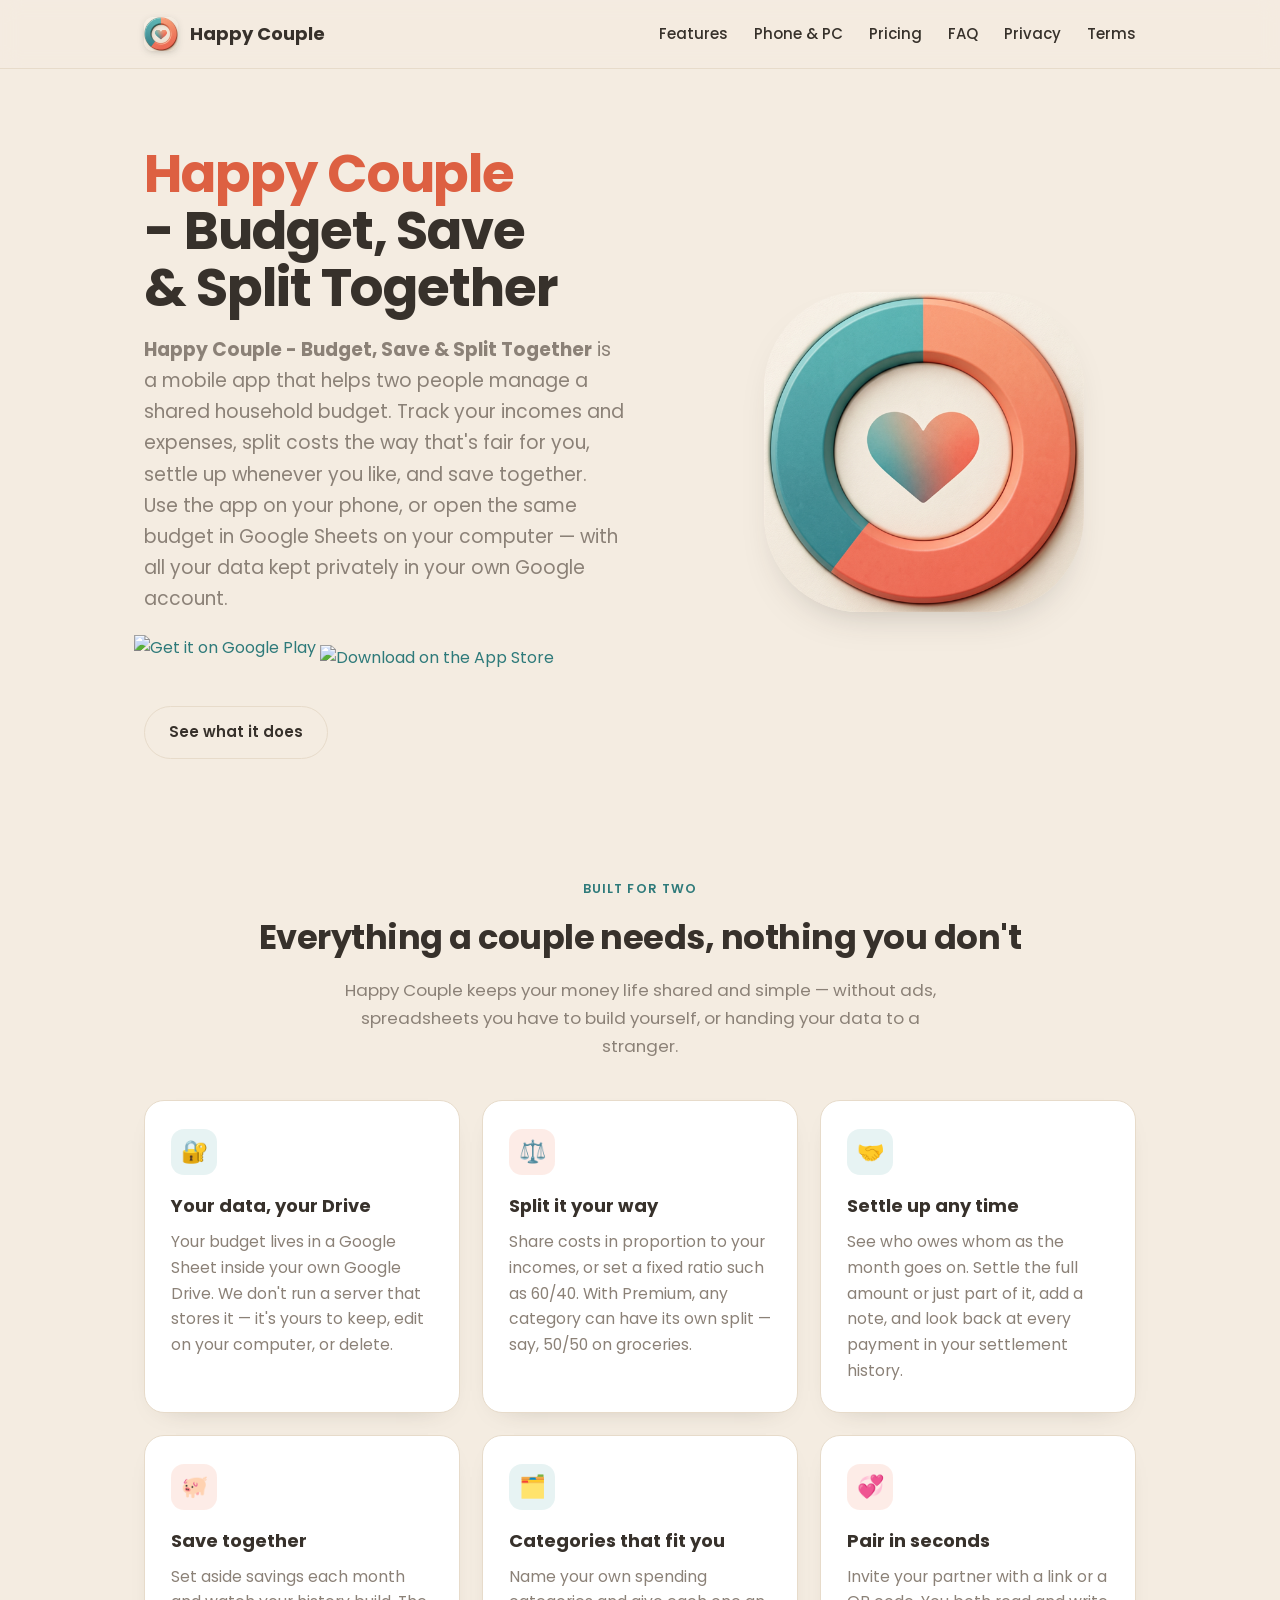
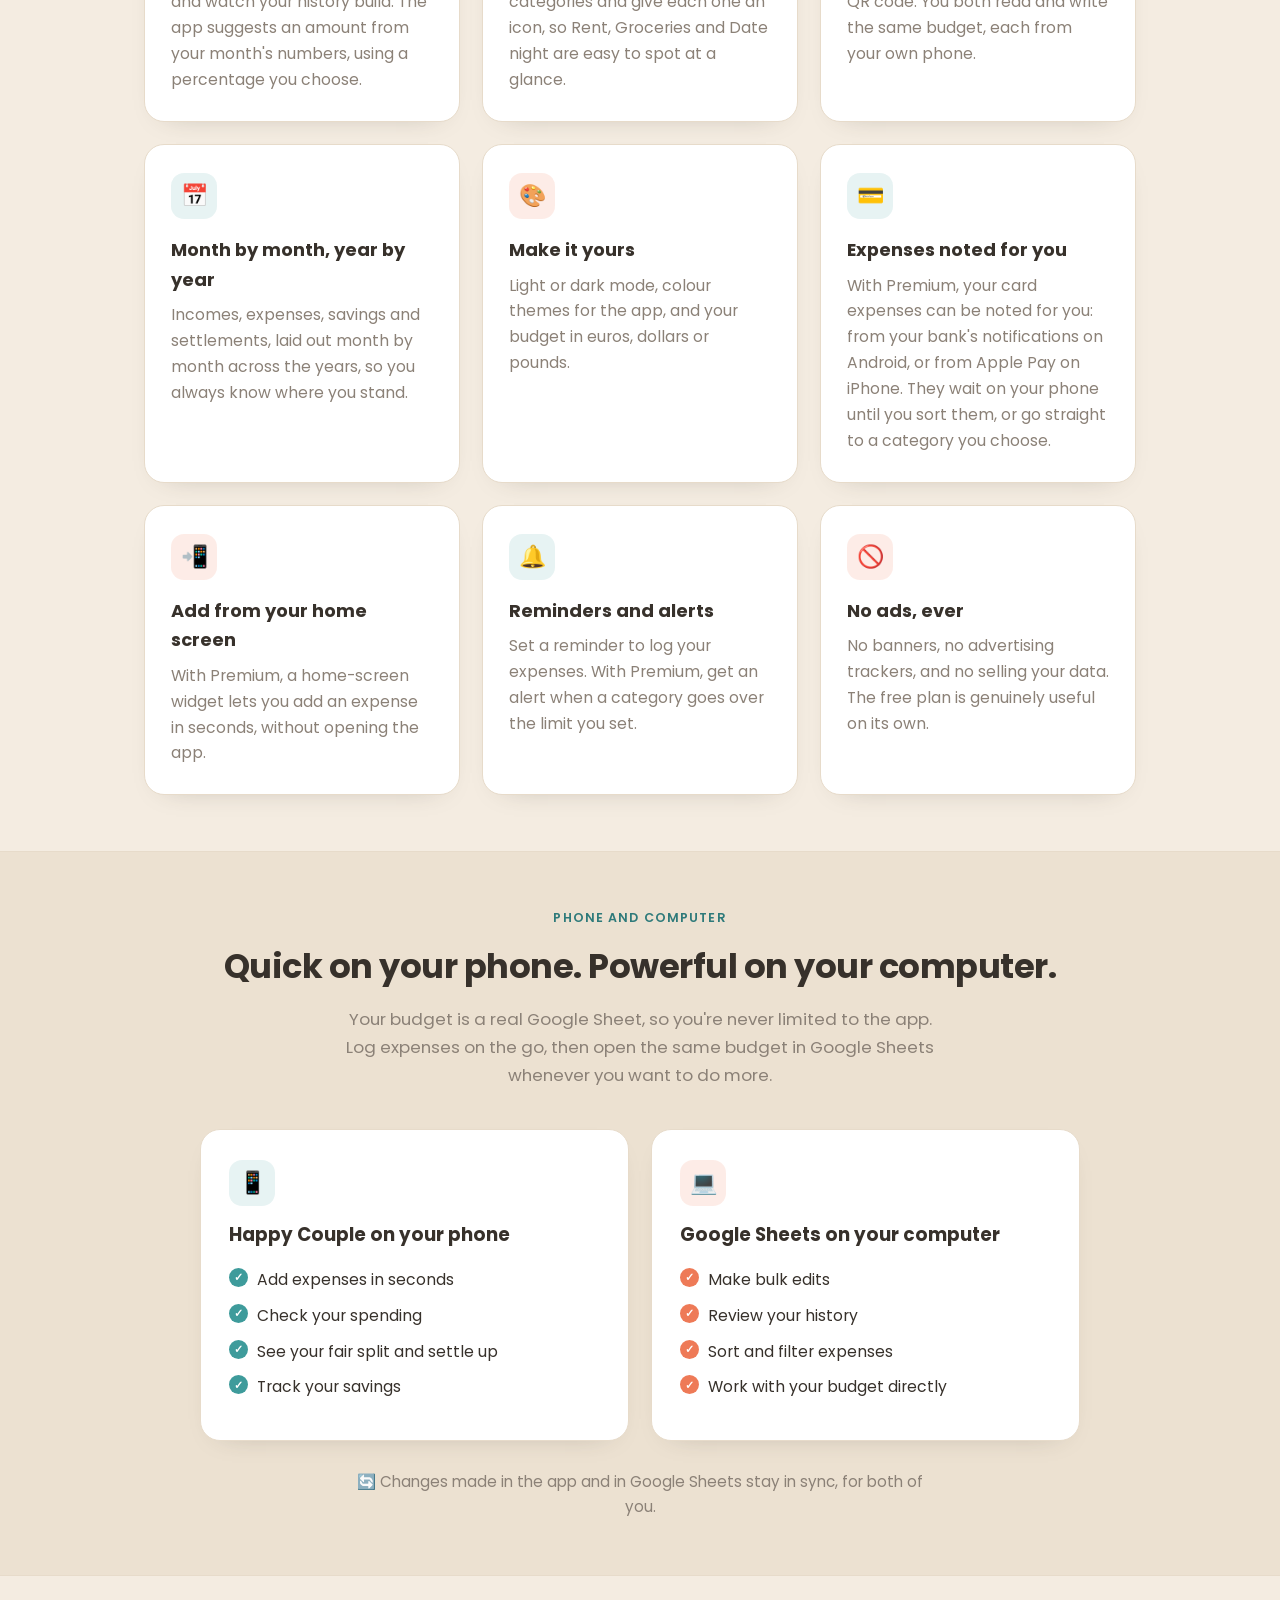
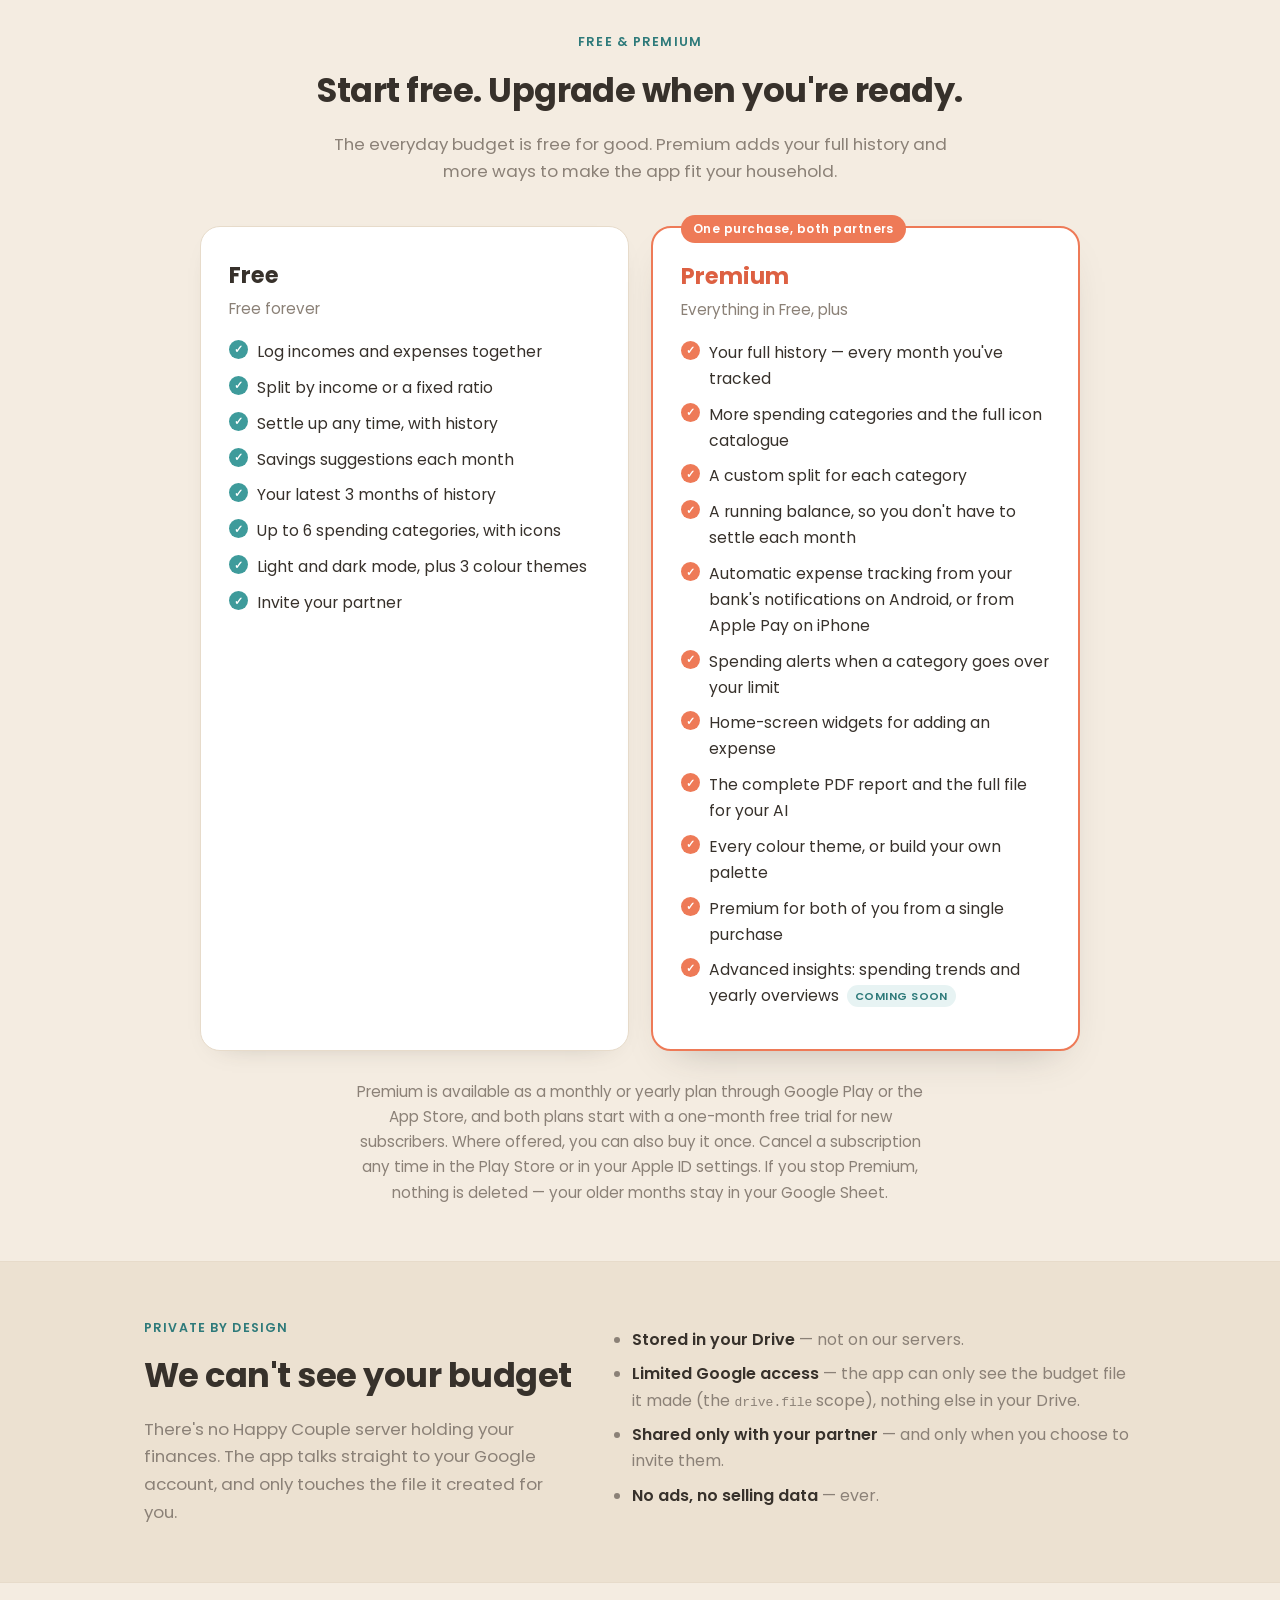
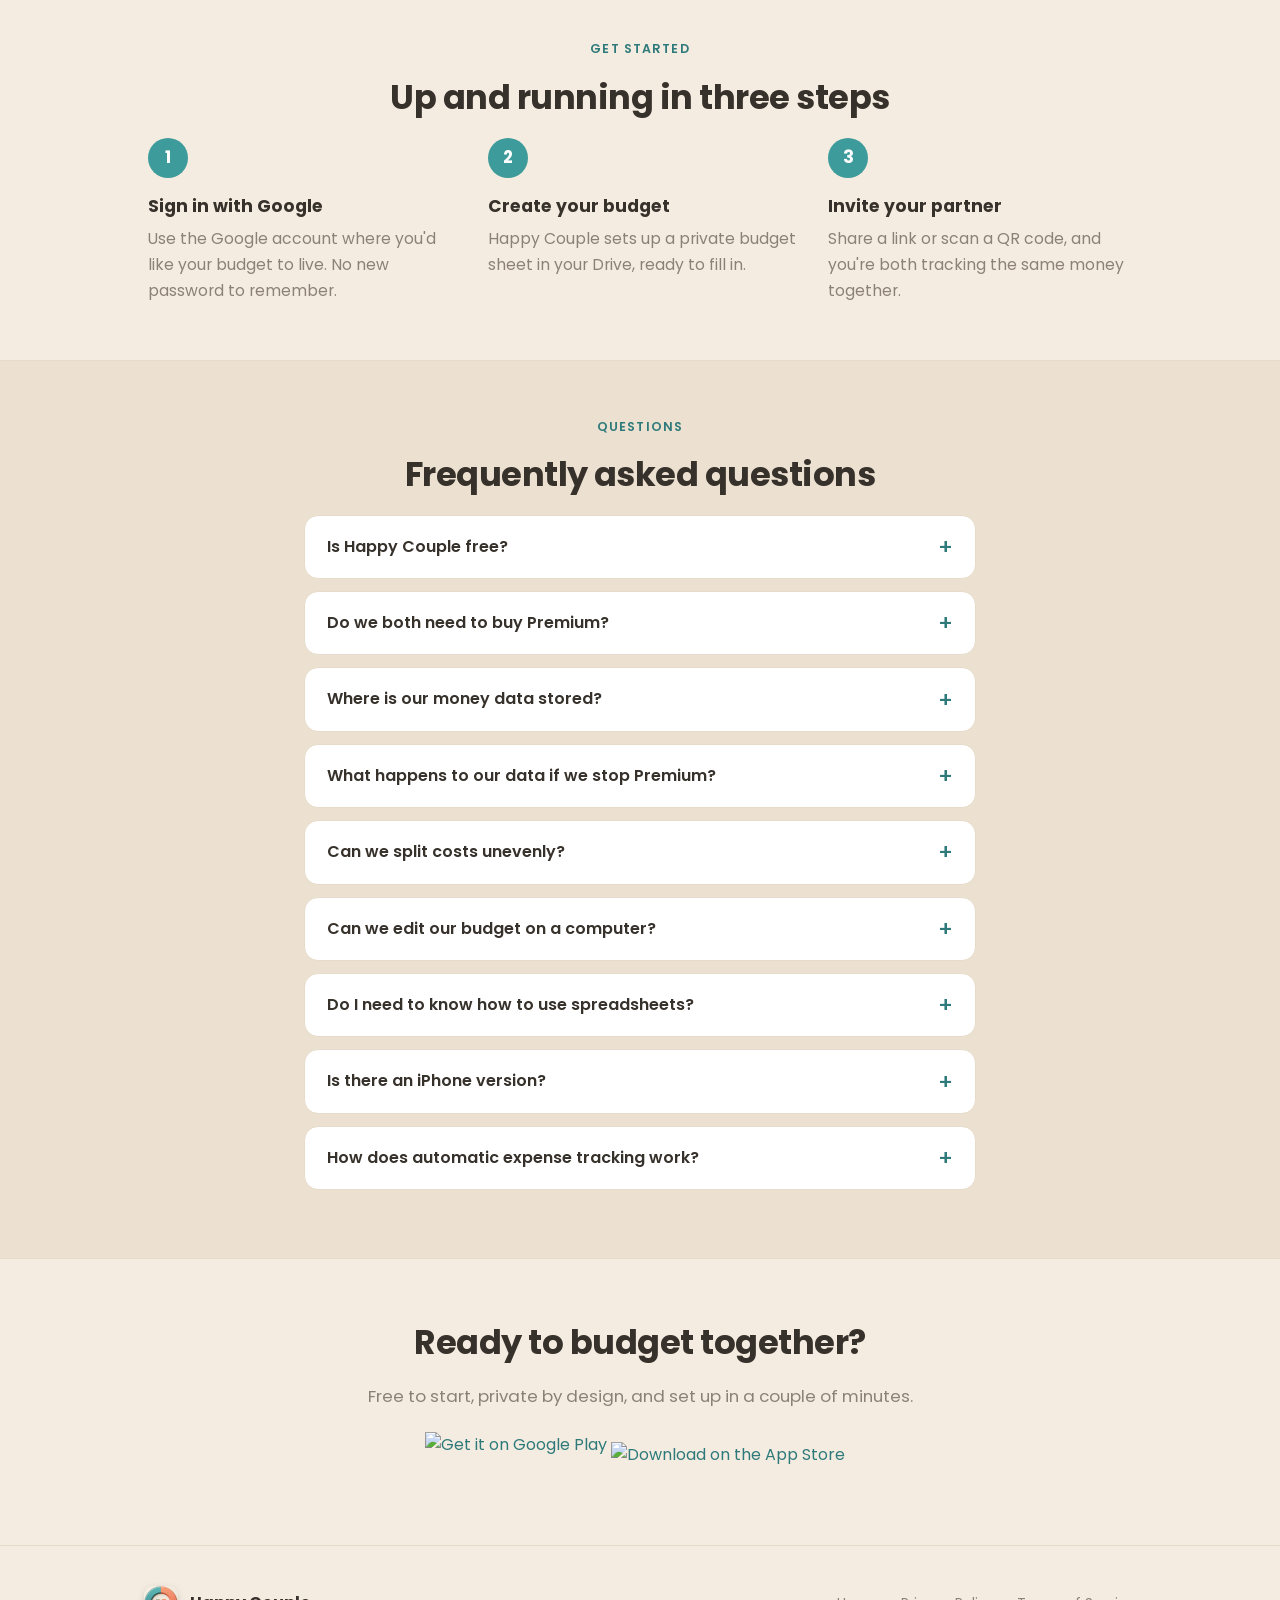
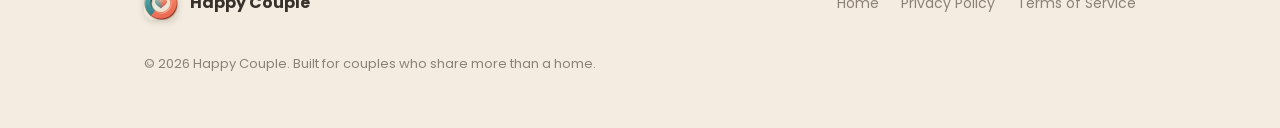
==== commit c64a2002: "Add the iPhone app and update the privacy policy - Show the App Store badge next to Google Play - Ad" ====
--- a/index.html
+++ b/index.html
@@ -44,6 +44,9 @@
             <a class="play-badge" href="https://play.google.com/store/apps/details?id=com.kyrxtz.happycouple">
               <img src="https://play.google.com/intl/en_us/badges/static/images/badges/en_badge_web_generic.png" alt="Get it on Google Play" />
             </a>
+            <a class="app-store-badge" href="https://apps.apple.com/app/id6827670155">
+              <img src="https://developer.apple.com/assets/elements/badges/download-on-the-app-store.svg" alt="Download on the App Store" />
+            </a>
             <a class="btn btn-ghost" href="#features">See what it does</a>
           </div>
         </div>
@@ -101,6 +104,21 @@
             <div class="ic">🎨</div>
             <h3>Make it yours</h3>
             <p>Light or dark mode, colour themes for the app, and your budget in euros, dollars or pounds.</p>
+          </div>
+          <div class="card">
+            <div class="ic">💳</div>
+            <h3>Expenses noted for you</h3>
+            <p>With Premium, your card expenses can be noted for you: from your bank's notifications on Android, or from Apple Pay on iPhone. They wait on your phone until you sort them, or go straight to a category you choose.</p>
+          </div>
+          <div class="card">
+            <div class="ic">📲</div>
+            <h3>Add from your home screen</h3>
+            <p>With Premium, a home-screen widget lets you add an expense in seconds, without opening the app.</p>
+          </div>
+          <div class="card">
+            <div class="ic">🔔</div>
+            <h3>Reminders and alerts</h3>
+            <p>Set a reminder to log your expenses. With Premium, get an alert when a category goes over the limit you set.</p>
           </div>
           <div class="card">
             <div class="ic">🚫</div>
@@ -176,13 +194,18 @@
               <li>Your full history — every month you've tracked</li>
               <li>More spending categories and the full icon catalogue</li>
               <li>A custom split for each category</li>
+              <li>A running balance, so you don't have to settle each month</li>
+              <li>Automatic expense tracking from your bank's notifications on Android, or from Apple Pay on iPhone</li>
+              <li>Spending alerts when a category goes over your limit</li>
+              <li>Home-screen widgets for adding an expense</li>
+              <li>The complete PDF report and the full file for your AI</li>
               <li>Every colour theme, or build your own palette</li>
               <li>Premium for both of you from a single purchase</li>
               <li>Advanced insights: spending trends and yearly overviews <span class="soon">Coming soon</span></li>
             </ul>
           </div>
         </div>
-        <p class="plans-note">Premium is available as a monthly or yearly plan through Google Play, and the yearly plan starts with a free trial for new subscribers. Cancel any time in the Play Store. If you stop Premium, nothing is deleted — your older months stay in your Google Sheet.</p>
+        <p class="plans-note">Premium is available as a monthly or yearly plan through Google Play or the App Store, and both plans start with a one-month free trial for new subscribers. Where offered, you can also buy it once. Cancel a subscription any time in the Play Store or in your Apple ID settings. If you stop Premium, nothing is deleted — your older months stay in your Google Sheet.</p>
       </div>
     </section>
 
@@ -269,7 +292,11 @@
         </details>
         <details>
           <summary>Is there an iPhone version?</summary>
-          <p>Happy Couple is launching on Android through Google Play first.</p>
+          <p>Yes. Happy Couple is on the App Store for iPhone and on Google Play for Android. You and your partner can use different phones: your budget is the same Google Sheet, and Premium bought on either unlocks for both of you.</p>
+        </details>
+        <details>
+          <summary>How does automatic expense tracking work?</summary>
+          <p>It's an optional Premium feature. On Android, the app reads the notifications of the payment apps you choose. On iPhone, an automation you set up in the Shortcuts app passes each Apple Pay payment to the app. Happy Couple never connects to your bank. Our <a href="privacy.html">Privacy Policy</a> has the details.</p>
         </details>
       </div>
     </section>
@@ -279,9 +306,14 @@
       <div class="wrap center">
         <h2 class="section-title">Ready to budget together?</h2>
         <p class="section-intro">Free to start, private by design, and set up in a couple of minutes.</p>
-        <a class="play-badge" href="https://play.google.com/store/apps/details?id=com.kyrxtz.happycouple">
-          <img src="https://play.google.com/intl/en_us/badges/static/images/badges/en_badge_web_generic.png" alt="Get it on Google Play" />
-        </a>
+        <div class="cta-row">
+          <a class="play-badge" href="https://play.google.com/store/apps/details?id=com.kyrxtz.happycouple">
+            <img src="https://play.google.com/intl/en_us/badges/static/images/badges/en_badge_web_generic.png" alt="Get it on Google Play" />
+          </a>
+          <a class="app-store-badge" href="https://apps.apple.com/app/id6827670155">
+            <img src="https://developer.apple.com/assets/elements/badges/download-on-the-app-store.svg" alt="Download on the App Store" />
+          </a>
+        </div>
       </div>
     </section>
   </main>
--- a/styles.css
+++ b/styles.css
@@ -123,7 +123,12 @@
 .play-badge img { height: 66px; width: auto; }
 .play-badge:hover { opacity: 0.88; }
 .cta-row { align-items: center; }
-.cta-end .play-badge { margin-top: -18px; }
+/* Apple's badge has no padding of its own, so it takes the height Google's
+   visible badge has. */
+.app-store-badge { display: inline-flex; }
+.app-store-badge img { height: 46px; width: auto; }
+.app-store-badge:hover { opacity: 0.88; }
+.cta-end .cta-row { justify-content: center; margin-top: -9px; }
 
 .btn {
   display: inline-flex; align-items: center; gap: 8px;
